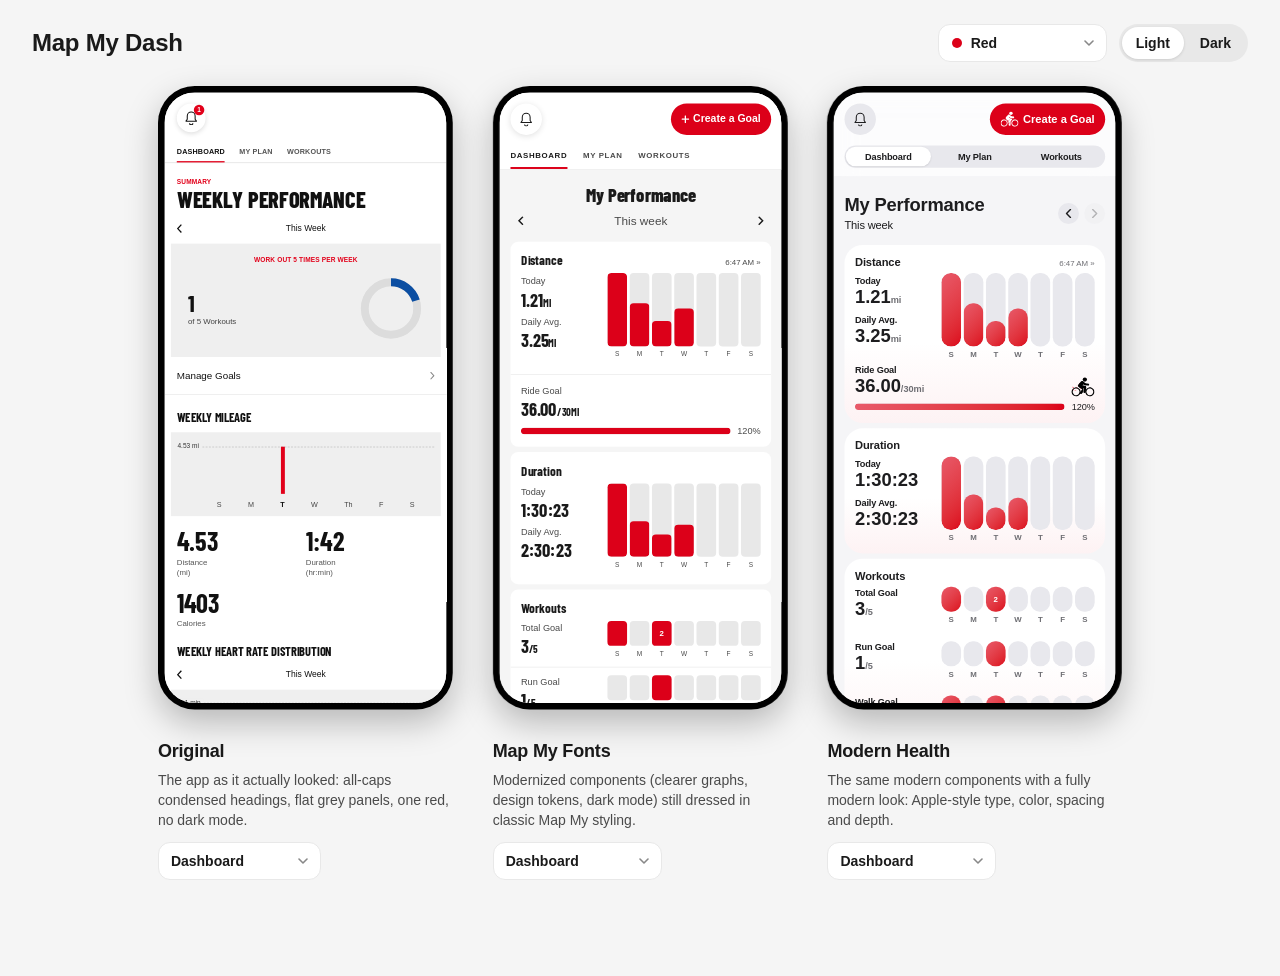
==== index.html @ 9fc4f291 "Add files via upload" ====
<!doctype html>
<html lang="en">
<head>
<meta charset="utf-8">
<meta name="viewport" content="width=device-width, initial-scale=1">
<title>Map My Dash Compare</title>
<link rel="stylesheet" href="tokens.css">
<style>
  * { box-sizing: border-box; margin: 0; padding: 0; }
  body {
    font: var(--type-base);
    color: var(--foreground);
    background: var(--background);
    -webkit-font-smoothing: antialiased;
    min-height: 100vh;
  }
  header {
    display: flex;
    justify-content: space-between;
    align-items: center;
    gap: 16px;
    padding: 24px 32px 0;
  }
  header h1 { font: 700 var(--type-2xl); letter-spacing: -.01em; }
  .controls { display: flex; align-items: center; gap: 12px; }

  /* Flavor dropdown, with the current flavor's color as a dot */
  .pick { position: relative; display: flex; align-items: center; }
  .pick i { position: absolute; left: 14px; width: 10px; height: 10px; border-radius: 50%; background: var(--dot); pointer-events: none; }
  .controls select, .slot select {
    font: 600 var(--type-sm);
    color: var(--card-foreground);
    background: var(--card);
    border: 1px solid var(--border);
    border-radius: var(--radius);
    padding: 8px 30px 8px 12px;
    appearance: none;
    -webkit-appearance: none;
    background-image: url("data:image/svg+xml,%3Csvg xmlns='http://www.w3.org/2000/svg' width='10' height='6' viewBox='0 0 10 6'%3E%3Cpath d='m1 1 4 4 4-4' fill='none' stroke='%23888' stroke-width='1.6' stroke-linecap='round' stroke-linejoin='round'/%3E%3C/svg%3E");
    background-repeat: no-repeat;
    background-position: right 12px center;
    cursor: pointer;
  }
  .pick select { padding-left: 32px; }

  /* Light / dark segmented control */
  .seg { display: flex; gap: 2px; padding: 3px; background: var(--secondary); border-radius: 999px; }
  .seg button {
    border: 0;
    background: none;
    color: var(--foreground);
    font: 600 var(--type-sm);
    padding: 6px 14px;
    border-radius: 999px;
    cursor: pointer;
  }
  .seg button[aria-checked="true"] { background: var(--card); box-shadow: 0 1px 3px rgba(0,0,0,.12); }
  .seg button:focus-visible, .controls select:focus-visible { outline: 2px solid var(--accent); outline-offset: 2px; }

  .stage {
    display: flex;
    justify-content: center;
    align-items: flex-start;
    flex-wrap: wrap;
    gap: 40px;
    /* Bottom room so the phone shadows aren't cut off at the end of the page */
    padding: 24px 16px 96px;
  }
  .slot { display: flex; flex-direction: column; align-items: center; gap: 28px; }
  /* Name, screen picker and description sit under each phone */
  .slot-meta { width: calc(450px * var(--s, 1)); }
  .slot h2 { font: 600 var(--type-lg); letter-spacing: -.01em; white-space: nowrap; }
  .slot p { font: var(--type-sm); color: var(--muted-foreground); margin-top: 6px; }
  .slot-meta select { margin-top: 12px; }
  /* Phone frame is laid out at device size, then scaled to fit */
  .device {
    width: calc(450px * var(--s, 1));
    height: calc(952px * var(--s, 1));
  }
  .bezel {
    width: 450px;
    height: 952px;
    padding: 10px;
    border-radius: 56px;
    background: var(--n-1000);
    box-shadow: 0 0 0 1px var(--bezel-ring, transparent), 0 20px 50px rgba(0,0,0,.25);
    transform: scale(var(--s, 1));
    transform-origin: top left;
  }
  .bezel iframe {
    display: block;
    width: 430px;
    height: 932px;
    border: 0;
    border-radius: 46px;
    background: var(--background);
  }
  /* Black bezels vanish on the dark page; a thin ring keeps the phone edge visible */
  :root[data-scheme="dark"] { --bezel-ring: var(--n-700); }
  @media (max-width: 640px) {
    header { padding: 20px 16px 0; flex-direction: column; align-items: flex-start; gap: 12px; }
  }
</style>
</head>
<body>
<header>
  <h1>Map My Dash</h1>
  <div class="controls">
    <label class="pick"><i id="flavor-dot"></i><select id="flavor" aria-label="Map My flavor"></select></label>
    <div class="seg" id="scheme" role="radiogroup" aria-label="Appearance"></div>
  </div>
</header>
<main class="stage" id="stage"></main>

<script>
  (() => {
    // Only these files can load in a frame; anything else in the URL is ignored
    const SCREENS = [
      ['dashboard', 'Dashboard'],
      ['goal-type', 'Goal 1 · Type'],
      ['goal-measure', 'Goal 2 · Measure'],
      ['goal-steps', 'Goal 3 · Step goal'],
      ['goal-start', 'Goal 4 · Start week'],
    ];
    // The original phone shows screenshots of the app as it actually looked
    const CURRENT_SCREENS = [
      ['dashboard', 'Dashboard'],
      ['goals-intro', 'Goals intro'],
      ['create-goal', 'Create goal'],
      ['weekly-goals', "This week's goals"],
    ];
    // One phone per approach; theme names must match theme.js. The original is static screenshots.
    const STYLES = [
      { original: true, screens: CURRENT_SCREENS, name: 'Original', about: 'The app as it actually looked: all-caps condensed headings, flat grey panels, one red, no dark mode.' },
      { theme: 'mapmy', name: 'Map My Fonts', about: 'Modernized components (clearer graphs, design tokens, dark mode) still dressed in classic Map My styling.' },
      { theme: 'health', name: 'Modern Health', about: 'The same modern components with a fully modern look: Apple-style type, color, spacing and depth.' },
    ];
    // Map My flavors from the Figma "Themes" table; ids must match theme.js, colors match tokens.css
    const FLAVORS = [
      { id: 'run', name: 'Map My Run', color: '#019DEA' },
      { id: 'fitness', name: 'Map My Fitness', color: '#0D4C8B' },
      { id: 'ride', name: 'Map My Ride', color: '#FF1700' },
      { id: 'walk', name: 'Map My Walk', color: '#C314B6' },
      { id: 'mvp', name: 'MVP', color: '#FF5900' },
      { id: 'red', name: 'Red', color: '#DC0019' },
    ];
    const SCHEMES = [['light', 'Light'], ['dark', 'Dark']];

    // URL state: #flavor=run&scheme=dark&screens=index,goal-type
    const params = new URLSearchParams(location.hash.slice(1));
    let flavor = FLAVORS.find((f) => f.id === params.get('flavor')) || FLAVORS.find((f) => f.id === 'red');
    let scheme = SCHEMES.some(([id]) => id === params.get('scheme')) ? params.get('scheme') : 'light';
    const screensFor = (i) => STYLES[i].screens || SCREENS;
    const allowedFor = (i) => new Set(screensFor(i).map(([id]) => id));
    const fromHash = (params.get('screens') || '').split(',');
    // Each phone starts on its dashboard unless the URL names an allowed screen for that phone
    const picks = STYLES.map((_, i) => (allowedFor(i).has(fromHash[i]) ? fromHash[i] : screensFor(i)[0][0]));

    const srcFor = (id, i) => {
      if (STYLES[i].original) return `original.html?screen=${id}`;
      const q = new URLSearchParams({ flavor: flavor.id, scheme, theme: STYLES[i].theme });
      return `${id}.html?${q}`;
    };
    const frames = [];
    const reloadFrames = () => frames.forEach((frame, i) => { frame.src = srcFor(picks[i], i); });
    const save = () => {
      const q = new URLSearchParams({ flavor: flavor.id, scheme, screens: picks.join(',') });
      history.replaceState(null, '', `#${q.toString().replace(/%2C/g, ',')}`);
    };

    // Flavor dropdown
    const flavorSelect = document.getElementById('flavor');
    const flavorDot = document.getElementById('flavor-dot');
    for (const f of FLAVORS) {
      const opt = document.createElement('option');
      opt.value = f.id;
      opt.textContent = f.name;
      flavorSelect.append(opt);
    }
    flavorSelect.value = flavor.id;
    flavorDot.style.setProperty('--dot', flavor.color);
    flavorSelect.addEventListener('change', () => {
      const next = FLAVORS.find((f) => f.id === flavorSelect.value);
      if (!next) return;
      flavor = next;
      flavorDot.style.setProperty('--dot', flavor.color);
      reloadFrames();
      save();
    });

    // Light / dark: applies to this page and every phone
    const schemeGroup = document.getElementById('scheme');
    document.documentElement.dataset.scheme = scheme;
    const schemeButtons = SCHEMES.map(([id, label]) => {
      const btn = document.createElement('button');
      btn.type = 'button';
      btn.setAttribute('role', 'radio');
      btn.textContent = label;
      btn.setAttribute('aria-checked', String(id === scheme));
      btn.addEventListener('click', () => {
        scheme = id;
        document.documentElement.dataset.scheme = scheme;
        schemeButtons.forEach((b, j) => b.setAttribute('aria-checked', String(SCHEMES[j][0] === scheme)));
        reloadFrames();
        save();
      });
      schemeGroup.append(btn);
      return btn;
    });

    const stage = document.getElementById('stage');
    picks.forEach((id, i) => {
      const slot = document.createElement('section');
      slot.className = 'slot';

      const heading = document.createElement('h2');
      heading.textContent = STYLES[i].name;
      const about = document.createElement('p');
      about.textContent = STYLES[i].about;

      const select = document.createElement('select');
      select.setAttribute('aria-label', `${STYLES[i].name} screen`);
      for (const [value, label] of screensFor(i)) {
        const opt = document.createElement('option');
        opt.value = value;
        opt.textContent = label;
        select.append(opt);
      }
      select.value = id;

      const device = document.createElement('div');
      device.className = 'device';
      const bezel = document.createElement('div');
      bezel.className = 'bezel';
      const frame = document.createElement('iframe');
      frame.title = STYLES[i].name;
      frame.src = srcFor(id, i);
      frames.push(frame);
      bezel.append(frame);
      device.append(bezel);

      select.addEventListener('change', () => {
        if (!allowedFor(i).has(select.value)) return;
        picks[i] = select.value;
        frame.src = srcFor(select.value, i);
        save();
      });

      const meta = document.createElement('div');
      meta.className = 'slot-meta';
      meta.append(heading, about, select);
      slot.append(device, meta);
      stage.append(slot);
    });

    // Fit all phones across on desktop (one per row on narrow screens),
    // leaving room under them for the name and description
    const META_ROOM = 190;
    const fit = () => {
      const cols = window.innerWidth >= 1000 ? STYLES.length : 1;
      const top = document.querySelector('.device').getBoundingClientRect().top + window.scrollY;
      const byWidth = (window.innerWidth - 32 - 40 * (cols - 1)) / (450 * cols);
      const byHeight = (window.innerHeight - top - META_ROOM) / 952;
      const s = Math.max(0.3, Math.min(1, byWidth, cols > 1 ? byHeight : 1));
      document.documentElement.style.setProperty('--s', s.toFixed(3));
    };
    window.addEventListener('resize', fit);
    fit();
  })();
</script>
</body>
</html>
---- tokens.css ----
/* Tokens from Figma "Map My Dash" (node 351:748) */
:root {
  color-scheme: light dark;

  /* Primals */
  --n-0: #FFFFFF;
  --n-50: #FAFAFA;
  --n-100: #F5F5F5;
  --n-200: #E8E8E8;
  --n-300: #D6D6D6;
  --n-400: #B0B0B0;
  --n-500: #8A8A8A;
  --n-600: #6B6B6B;
  --n-700: #4A4A4A;
  --n-800: #2E2E2E;
  --n-900: #1A1A1A;
  --n-1000: #000000;
  --r-500: #F22613;
  --o-500: #FF9200;
  --g-500: #16D374;

  /* Flavor accent (Figma "Themes"); red is the default, others set by data-flavor below */
  --accent: #DC0019;
  --accent-foreground: var(--n-0);

  /* Semantic: light */
  --background: var(--n-100);
  --foreground: var(--n-900);
  --card: var(--n-0);
  --card-foreground: var(--n-900);
  --primary: var(--n-1000);
  --primary-foreground: var(--n-0);
  --secondary: var(--n-200);
  --secondary-foreground: var(--n-700);
  --muted: var(--n-400);
  --muted-foreground: var(--n-700);
  --alert: var(--r-500);
  --alert-foreground: var(--n-0);
  --success: var(--g-500);
  --success-foreground: var(--n-1000);
  --warning: var(--o-500);
  --warning-foreground: var(--n-1000);
  --popover: var(--n-0);
  --popover-foreground: var(--n-1000);
  --border: var(--n-200);

  /* Chart-2..5 aren't resolvable in the Figma sheet; tints of the accent stand in */
  --chart-1: var(--accent);
  --chart-2: color-mix(in srgb, var(--accent) 82%, var(--n-0));
  --chart-3: color-mix(in srgb, var(--accent) 64%, var(--n-0));
  --chart-4: color-mix(in srgb, var(--accent) 46%, var(--n-0));
  --chart-5: color-mix(in srgb, var(--accent) 25%, var(--n-0));

  --radius: 12px;

  /* Type scale (size / line height) */
  --font: -apple-system, BlinkMacSystemFont, "SF Pro Text", "SF Pro Display", "Helvetica Neue", Arial, sans-serif;
  --type-3xl: 28px/36px var(--font);
  --type-2xl: 24px/32px var(--font);
  --type-xl: 20px/28px var(--font);
  --type-lg: 18px/26px var(--font);
  --type-base: 16px/24px var(--font);
  --type-sm: 14px/20px var(--font);
  --type-xs: 12px/18px var(--font);
  --type-2xs: 10px/16px var(--font);
}

/* Semantic: dark. Follows the system unless data-scheme forces light or dark;
   the forced-dark block repeats the same values. */
@media (prefers-color-scheme: dark) {
  :root:not([data-scheme="light"]) {
    --background: var(--n-1000);
    --foreground: var(--n-50);
    --card: var(--n-900);
    --card-foreground: var(--n-100);
    --primary: var(--n-0);
    --primary-foreground: var(--n-1000);
    --secondary: var(--n-800);
    --secondary-foreground: var(--n-300);
    --muted: var(--n-700);
    --muted-foreground: var(--n-400);
    --popover: var(--n-800);
    --popover-foreground: var(--n-200);
    --border: var(--n-800);
  }
}
:root[data-scheme="dark"] {
  color-scheme: dark;
  --background: var(--n-1000);
  --foreground: var(--n-50);
  --card: var(--n-900);
  --card-foreground: var(--n-100);
  --primary: var(--n-0);
  --primary-foreground: var(--n-1000);
  --secondary: var(--n-800);
  --secondary-foreground: var(--n-300);
  --muted: var(--n-700);
  --muted-foreground: var(--n-400);
  --popover: var(--n-800);
  --popover-foreground: var(--n-200);
  --border: var(--n-800);
}
:root[data-scheme="light"] { color-scheme: light; }

/* Variant: Map My Fonts. Barlow Condensed at the original app's weights:
   ExtraBold headline, Bold titles and numbers */
:root[data-theme="mapmy"] {
  --font-title: "Barlow Condensed", var(--font);
  --weight-heading: 800;
  --weight-title: 700;
  --tracking-title: 0;
  --font-number: "Barlow Condensed", var(--font);
  --weight-number: 700;
  --tracking-number: 0;
}

/* Variant: Modern Health. Modeled on apple.com/health at phone width: one family, one weight (600),
   14px copy, near-black labels with grey kept for units and metadata, no borders or shadows,
   a blurred sticky header, and light-to-accent gradient fills.
   Apple neutrals aren't in the Map My primal set, so they're raw values here. */
:root[data-theme="health"] {
  --type-3xl: 28px/32px var(--font);
  --type-2xl: 24px/28px var(--font);
  --type-xl: 17px/21px var(--font);
  --type-lg: 17px/21px var(--font);
  --type-base: 17px/21px var(--font);
  --type-sm: 14px/18px var(--font);
  --type-xs: 12px/16px var(--font);
  --type-2xs: 12px/16px var(--font);
  --type-unit: 14px/18px var(--font);
  --weight-heading: 600;
  --weight-title: 600;
  --weight-number: 600;
  --weight-label: 600;
  --tracking-number: 0;
  --tracking-text: -.016em;
  --unit-case: none;
  --unit-weight: 600;
  --unit-color: var(--muted-foreground);
  --label-color: var(--card-foreground);

  --divider: transparent;
  --control-bg: var(--secondary);
  --nav-btn-bg: var(--secondary);
  --chevron-cap: round;
  --chevron-join: round;
  --control-shadow: none;
  --header-bg: rgba(255, 255, 255, .72);
  --header-blur: saturate(180%) blur(20px);
  --segment-active: #FFFFFF;
  --option-bg: var(--background);
  --option-border: transparent;
  --card-fill: linear-gradient(var(--card) 55%, color-mix(in srgb, var(--accent) 5%, var(--card)));
  --fill-chart: linear-gradient(135deg, color-mix(in srgb, var(--accent) 65%, var(--n-0)), var(--accent));
  --fill-progress: linear-gradient(90deg, color-mix(in srgb, var(--accent) 65%, var(--n-0)), var(--accent));
  --hr-line-low: color-mix(in srgb, var(--accent) 45%, var(--card));

  --background: #F5F5F7;
  --foreground: #1D1D1F;
  --card: #FFFFFF;
  --card-foreground: #1D1D1F;
  --primary: #1D1D1F;
  --primary-foreground: #FFFFFF;
  --secondary: #E8E8ED;
  --muted: #86868B;
  --muted-foreground: #6E6E73;
  --border: #D2D2D7;

  --radius: 28px;
  --card-pad: 16px;
  --sec-join: 0px;
  --sec-join-above: 6px;
  --bar-radius: 999px;
  --weight-days: 600;
}

@media (prefers-color-scheme: dark) {
  :root[data-theme="health"]:not([data-scheme="light"]) {
    --background: #000000;
    --foreground: #F5F5F7;
    --card: #1C1C1E;
    --card-foreground: #F5F5F7;
    --primary: #F5F5F7;
    --primary-foreground: #1D1D1F;
    --secondary: #2C2C2E;
    --muted: #6E6E73;
    --muted-foreground: #A1A1A6;
    --border: #424245;
    --header-bg: rgba(28, 28, 30, .72);
    --segment-active: #636366;
  }
}
:root[data-theme="health"][data-scheme="dark"] {
  --background: #000000;
  --foreground: #F5F5F7;
  --card: #1C1C1E;
  --card-foreground: #F5F5F7;
  --primary: #F5F5F7;
  --primary-foreground: #1D1D1F;
  --secondary: #2C2C2E;
  --muted: #6E6E73;
  --muted-foreground: #A1A1A6;
  --border: #424245;
  --header-bg: rgba(28, 28, 30, .72);
  --segment-active: #636366;
}

/* Map My flavors (Figma "Themes"). Accent-foreground is n-0 for all of them. */
:root[data-flavor="run"] { --accent: #019DEA; }
:root[data-flavor="fitness"] { --accent: #0D4C8B; }
:root[data-flavor="ride"] { --accent: #FF1700; }
:root[data-flavor="walk"] { --accent: #C314B6; }
:root[data-flavor="mvp"] { --accent: #FF5900; }
:root[data-flavor="red"] { --accent: #DC0019; }
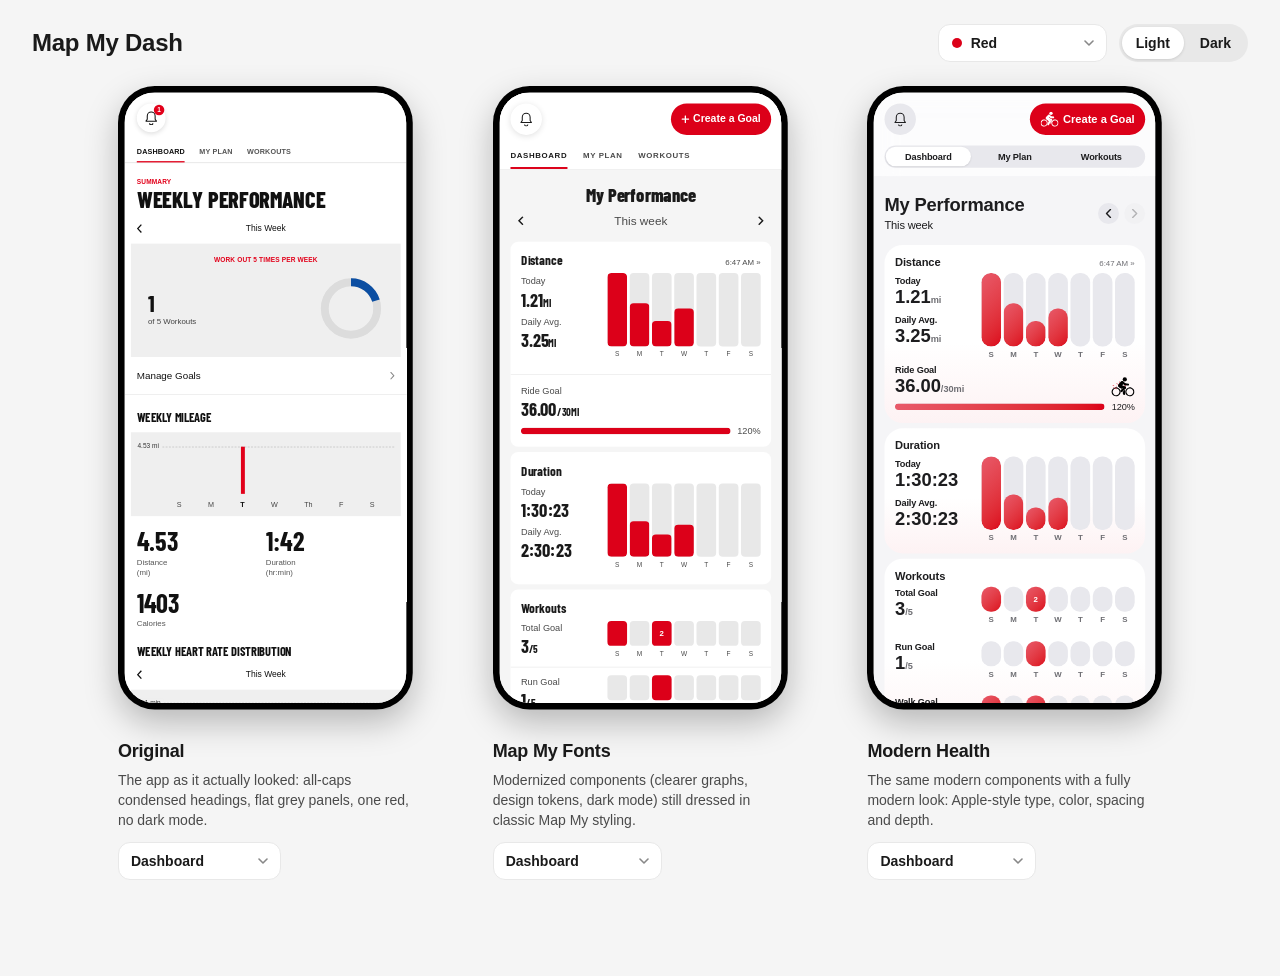
==== commit 8e89ae32: "Add files via upload" ====
--- a/index.html
+++ b/index.html
@@ -57,12 +57,13 @@
   .seg button[aria-checked="true"] { background: var(--card); box-shadow: 0 1px 3px rgba(0,0,0,.12); }
   .seg button:focus-visible, .controls select:focus-visible { outline: 2px solid var(--accent); outline-offset: 2px; }
 
+  :root { --phone-gap: 80px; }
   .stage {
     display: flex;
     justify-content: center;
     align-items: flex-start;
     flex-wrap: wrap;
-    gap: 40px;
+    gap: var(--phone-gap);
     /* Bottom room so the phone shadows aren't cut off at the end of the page */
     padding: 24px 16px 96px;
   }
@@ -259,7 +260,8 @@
     const fit = () => {
       const cols = window.innerWidth >= 1000 ? STYLES.length : 1;
       const top = document.querySelector('.device').getBoundingClientRect().top + window.scrollY;
-      const byWidth = (window.innerWidth - 32 - 40 * (cols - 1)) / (450 * cols);
+      const gap = parseFloat(getComputedStyle(document.documentElement).getPropertyValue('--phone-gap'));
+      const byWidth = (window.innerWidth - 32 - gap * (cols - 1)) / (450 * cols);
       const byHeight = (window.innerHeight - top - META_ROOM) / 952;
       const s = Math.max(0.3, Math.min(1, byWidth, cols > 1 ? byHeight : 1));
       document.documentElement.style.setProperty('--s', s.toFixed(3));
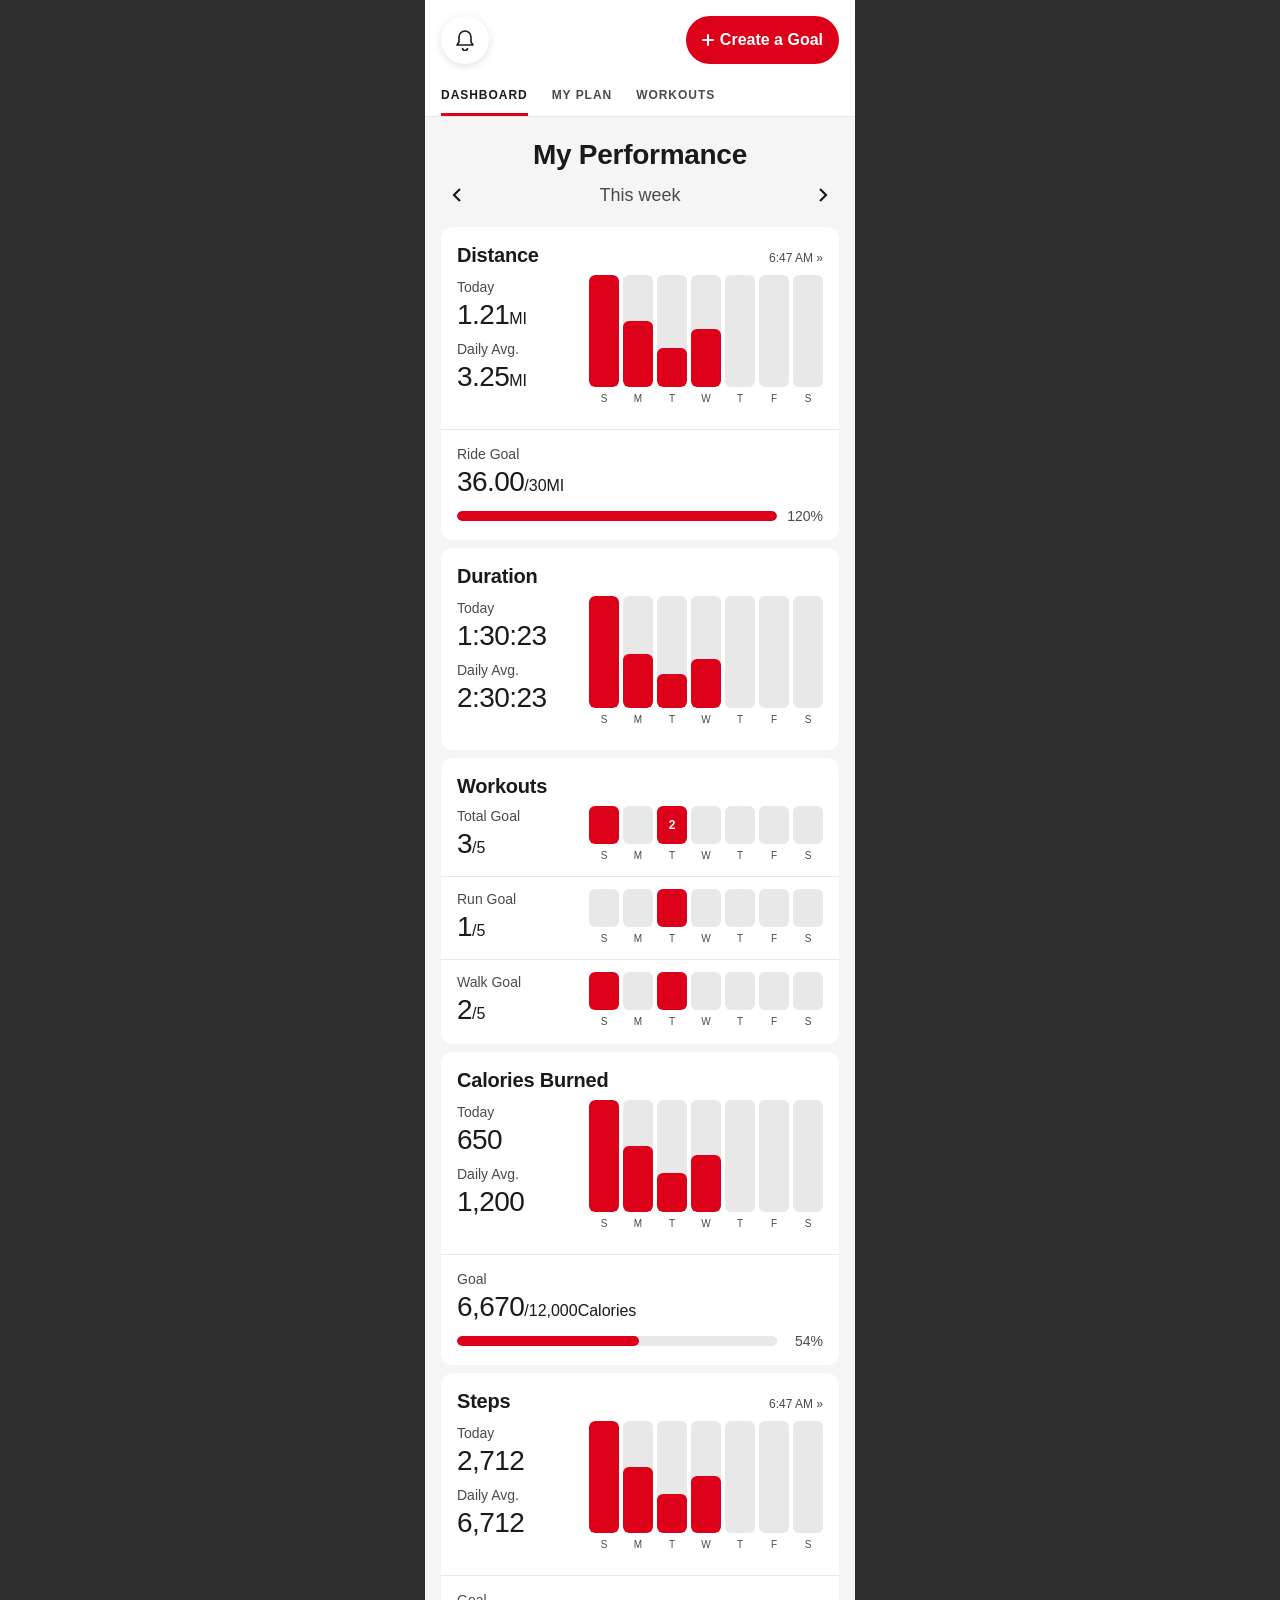
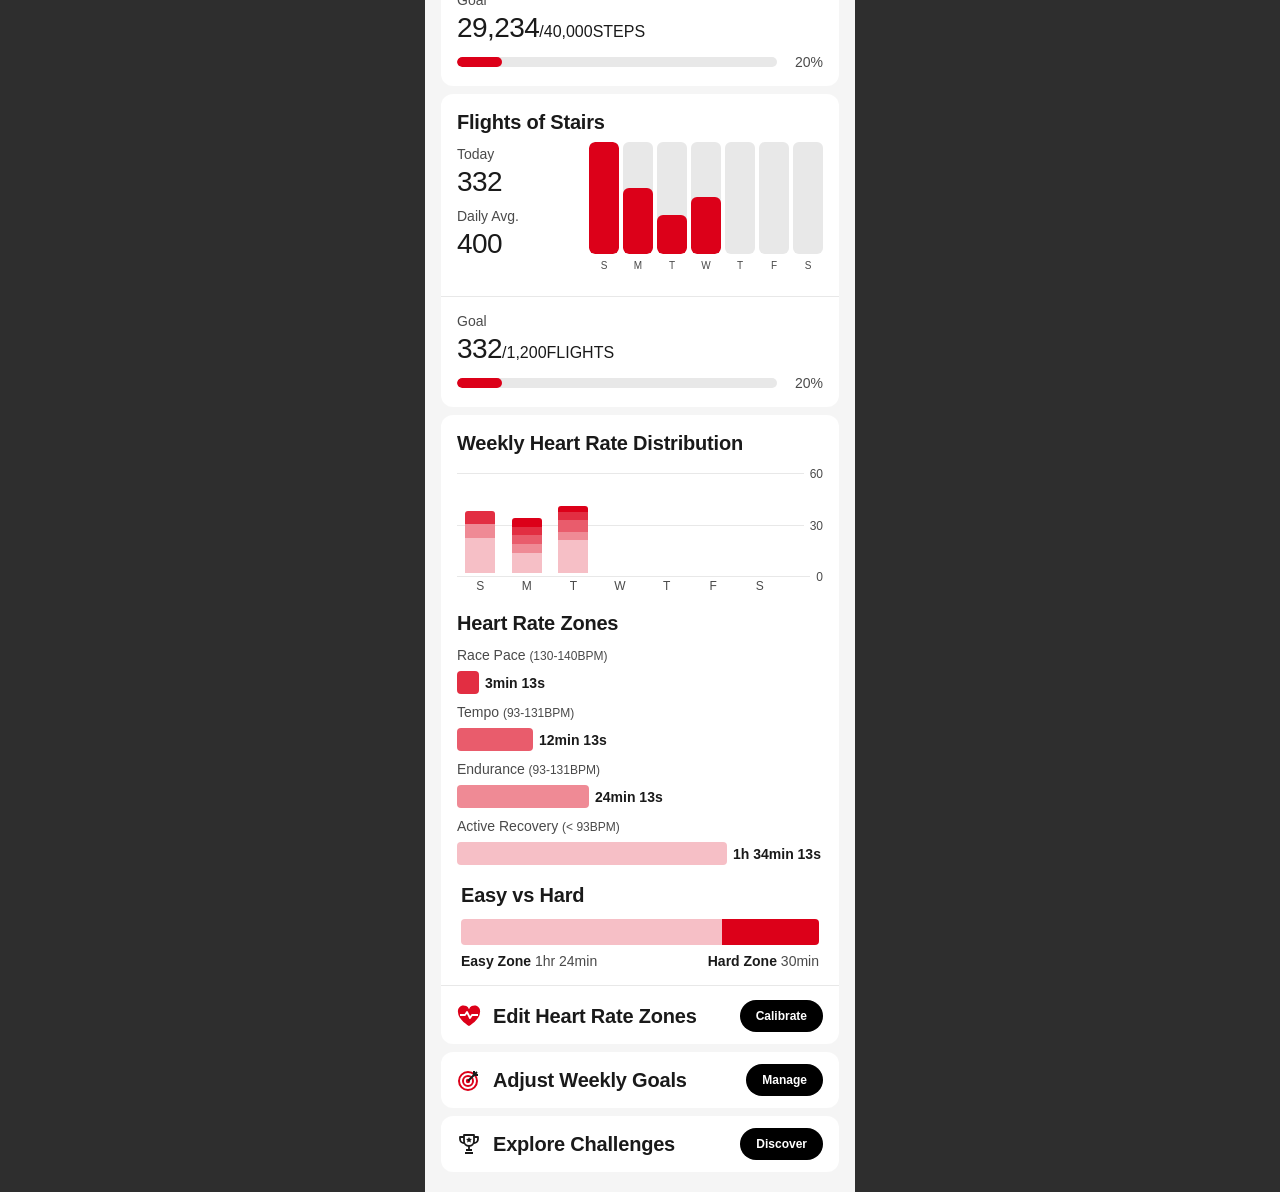
==== commit d55d4dca: "Add files via upload" ====
--- a/index.html
+++ b/index.html
@@ -2,273 +2,621 @@
 <html lang="en">
 <head>
 <meta charset="utf-8">
-<meta name="viewport" content="width=device-width, initial-scale=1">
-<title>Map My Dash Compare</title>
+<meta name="viewport" content="width=device-width, initial-scale=1, viewport-fit=cover">
+<title>My Performance</title>
 <link rel="stylesheet" href="tokens.css">
+<script src="theme.js"></script>
 <style>
   * { box-sizing: border-box; margin: 0; padding: 0; }
+  html { -webkit-text-size-adjust: 100%; }
   body {
     font: var(--type-base);
     color: var(--foreground);
+    background: var(--n-800);
+    -webkit-font-smoothing: antialiased;
+  }
+  .phone {
+    max-width: 430px;
+    margin: 0 auto;
+    min-height: 100vh;
     background: var(--background);
-    -webkit-font-smoothing: antialiased;
-    min-height: 100vh;
-  }
-  header {
+  }
+
+  /* Header */
+  .top {
+    background: var(--card);
+    padding: 16px 16px 0;
+    border-bottom: 1px solid var(--border);
+    position: sticky;
+    top: 0;
+    z-index: 2;
+  }
+  .top-row { display: flex; justify-content: space-between; align-items: center; }
+  .icon-btn, .pill-btn {
+    border: 0;
+    background: var(--card);
+    box-shadow: 0 2px 10px rgba(0,0,0,.12);
+    color: var(--foreground);
+    font: inherit;
+    cursor: pointer;
+  }
+  .icon-btn { width: 48px; height: 48px; border-radius: 50%; display: grid; place-items: center; }
+  .pill-btn { height: 48px; padding: 0 16px; border-radius: 24px; font: 500 var(--type-base); display: inline-flex; align-items: center; text-decoration: none; }
+  .tabs { display: flex; gap: 24px; margin-top: 22px; }
+  .tab {
+    font: 700 var(--type-xs);
+    letter-spacing: .08em;
+    text-transform: uppercase;
+    color: var(--muted-foreground);
+    padding-bottom: 9px;
+    border-bottom: 3px solid transparent;
+    text-decoration: none;
+  }
+  .tab.active { color: var(--foreground); border-color: var(--accent); }
+
+  /* Page title */
+  /* Base (Figma): centered title, arrows either side of "This week" */
+  .hero {
+    display: grid;
+    grid-template-columns: auto 1fr auto;
+    align-items: center;
+    row-gap: 6px;
+    padding: 20px 16px 16px;
+    text-align: center;
+  }
+  .hero-text, .title-row, .week { display: contents; }
+  .hero h1 { grid-column: 1 / -1; font: 700 var(--type-3xl); letter-spacing: -.01em; }
+  .week-label { grid-row: 2; grid-column: 2; font: var(--type-lg); color: var(--muted-foreground); }
+  .week button:first-child { grid-row: 2; grid-column: 1; }
+  .week button:last-child { grid-row: 2; grid-column: 3; }
+  .week svg { stroke-linecap: var(--chevron-cap, butt); stroke-linejoin: var(--chevron-join, miter); }
+  .figure { display: none; }
+
+  /* Modern Health: left-aligned title with the flavor's figure inline, arrows on the right */
+  :root[data-theme="health"] .hero { display: flex; align-items: center; gap: 12px; padding: 28px 16px 20px; text-align: left; }
+  :root[data-theme="health"] .week-label { display: block; margin-top: 4px; }
+  :root[data-theme="health"] .hero-text { display: block; flex: 1; min-width: 0; }
+  :root[data-theme="health"] .title-row { display: flex; align-items: center; gap: 8px; }
+  :root[data-theme="health"] .week { display: flex; gap: 8px; }
+  :root[data-theme="health"] .week button:disabled { opacity: .3; cursor: default; }
+
+  /* First goal follows the flavor's primary activity; red keeps the Figma "Ride Goal" */
+  .goal-head { display: flex; justify-content: space-between; align-items: flex-end; gap: 12px; }
+  .goal-name { display: none; }
+  .goal-name.ride { display: inline; }
+  :root:is([data-flavor="run"], [data-flavor="mvp"], [data-flavor="walk"], [data-flavor="fitness"]) .goal-name.ride { display: none; }
+  :root:is([data-flavor="run"], [data-flavor="mvp"]) .goal-name.run { display: inline; }
+  :root[data-flavor="walk"] .goal-name.walk { display: inline; }
+  :root[data-flavor="fitness"] .goal-name.distance { display: inline; }
+
+  /* Modern Health: the flavor's figures (runner covers flavors without their own).
+     The moving figure in Create a Goal is a luminance mask of the white-on-black file, so it's smooth,
+     boxless and takes the button's text color. */
+  .figure {
+    height: 24px;
+    aspect-ratio: var(--ar);
+    background: currentColor;
+    mask: var(--src) center / contain no-repeat;
+    mask-mode: luminance;
+  }
+  .figure.run { --ar: 85 / 97; --src: url(assets/figures/run.dark.svg); }
+  .figure.cycle { --ar: 91 / 78; --src: url(assets/figures/cycle.dark.svg); }
+  .figure.walk { --ar: 54 / 98; --src: url(assets/figures/walk.dark.svg); }
+
+  /* The exceeded goal gets the celebration figure. It keeps its colored confetti, so it's an image:
+     multiply drops the white backdrop in light, screen drops the black one in dark. */
+  .celebrate { display: none; height: 44px; }
+  .celebrate img { display: block; height: 100%; width: auto; }
+  .celebrate .on-light { mix-blend-mode: multiply; }
+  .celebrate .on-dark { display: none; mix-blend-mode: screen; }
+  @media (prefers-color-scheme: dark) {
+    :root:not([data-scheme="light"]) .celebrate .on-light { display: none; }
+    :root:not([data-scheme="light"]) .celebrate .on-dark { display: block; }
+  }
+  :root[data-scheme="dark"] .celebrate .on-light { display: none; }
+  :root[data-scheme="dark"] .celebrate .on-dark { display: block; }
+
+  :root[data-theme="health"] .pill-btn .plus { display: none; }
+  :root[data-theme="health"] .pill-btn .figure.cycle { display: block; }
+  :root[data-theme="health"]:is([data-flavor="run"], [data-flavor="mvp"], [data-flavor="fitness"], [data-flavor="walk"]) .pill-btn .figure.cycle { display: none; }
+  :root[data-theme="health"]:is([data-flavor="run"], [data-flavor="mvp"], [data-flavor="fitness"]) .pill-btn .figure.run { display: block; }
+  :root[data-theme="health"][data-flavor="walk"] .pill-btn .figure.walk { display: block; }
+  /* One celebration per flavor, with confetti recolored to that flavor's accent; red is the default */
+  :root[data-theme="health"]:not([data-flavor]) .celebrate.f-red,
+  :root[data-theme="health"][data-flavor="red"] .celebrate.f-red,
+  :root[data-theme="health"][data-flavor="run"] .celebrate.f-run,
+  :root[data-theme="health"][data-flavor="fitness"] .celebrate.f-fitness,
+  :root[data-theme="health"][data-flavor="mvp"] .celebrate.f-mvp,
+  :root[data-theme="health"][data-flavor="ride"] .celebrate.f-ride,
+  :root[data-theme="health"][data-flavor="walk"] .celebrate.f-walk { display: block; }
+
+  /* Exceeded goal: the full bar gets a moving sheen (Modern Health only; off with reduced motion) */
+  .track.done i { position: relative; overflow: hidden; }
+  :root[data-theme="health"] .track.done i::after {
+    content: "";
+    position: absolute;
+    inset: 0;
+    background: linear-gradient(100deg, transparent 20%, rgba(255, 255, 255, .6) 50%, transparent 80%);
+    transform: translateX(-100%);
+    animation: shimmer 1.8s ease-in-out infinite;
+  }
+  @keyframes shimmer { to { transform: translateX(100%); } }
+  @media (prefers-reduced-motion: reduce) {
+    :root[data-theme="health"] .track.done i::after { display: none; }
+  }
+
+  .week button {
+    width: 32px;
+    height: 32px;
+    border: 0;
+    border-radius: 50%;
+    display: grid;
+    place-items: center;
+    cursor: pointer;
+    background: var(--nav-btn-bg, none);
+    color: var(--foreground);
+  }
+
+  /* Cards */
+  .cards { padding: 0 16px 20px; display: flex; flex-direction: column; gap: 8px; }
+  .card { background: var(--card); color: var(--card-foreground); border-radius: var(--radius); overflow: hidden; }
+  .sec { padding: var(--card-pad, 14px) var(--card-pad, 16px); }
+  .sec + .sec { border-top: 1px solid var(--border); }
+  .card-head { display: flex; justify-content: space-between; align-items: baseline; }
+  .card-title { font: 600 var(--type-xl); letter-spacing: -.01em; }
+  .stamp { font: var(--type-xs); color: var(--muted-foreground); }
+
+  .split { display: flex; justify-content: space-between; align-items: stretch; gap: 12px; margin-top: 6px; }
+  /* Today sits at the top of the bars and Daily Avg. at their base, so the stats fill the card */
+  .stats { display: flex; flex-direction: column; justify-content: space-between; gap: 6px; padding: 2px 0 20px; }
+  .label { font: var(--type-sm); color: var(--muted-foreground); }
+  .value { font: 500 var(--type-value, var(--type-3xl)); letter-spacing: -.02em; }
+  .value small { font: 500 var(--type-base); text-transform: var(--unit-case, uppercase); color: var(--unit-color, inherit); letter-spacing: 0; }
+
+  /* Weekly bar chart */
+  .bars { display: grid; grid-template-columns: repeat(7, 30px); column-gap: 4px; }
+  .bar {
+    height: 112px;
+    background: var(--secondary);
+    border-radius: calc(var(--radius) / 2);
     display: flex;
-    justify-content: space-between;
-    align-items: center;
-    gap: 16px;
-    padding: 24px 32px 0;
-  }
-  header h1 { font: 700 var(--type-2xl); letter-spacing: -.01em; }
-  .controls { display: flex; align-items: center; gap: 12px; }
-
-  /* Flavor dropdown, with the current flavor's color as a dot */
-  .pick { position: relative; display: flex; align-items: center; }
-  .pick i { position: absolute; left: 14px; width: 10px; height: 10px; border-radius: 50%; background: var(--dot); pointer-events: none; }
-  .controls select, .slot select {
+    align-items: flex-end;
+    overflow: hidden;
+  }
+  .bar i { display: block; width: 100%; height: var(--h, 0%); background: var(--chart-1); border-radius: calc(var(--radius) / 2); }
+  .days { display: grid; grid-template-columns: repeat(7, 30px); column-gap: 4px; margin-top: 4px; }
+  .days span { font: var(--type-2xs); font-weight: var(--weight-days, 400); color: var(--muted-foreground); text-align: center; }
+
+  /* Workout day blocks */
+  .blocks .bar { height: 38px; }
+  .blocks .bar.on { background: var(--chart-1); color: var(--accent-foreground); font: 600 var(--type-xs); justify-content: center; align-items: center; }
+
+  /* Goal progress */
+  .progress { display: flex; align-items: center; gap: 8px; margin-top: 6px; }
+  .track { flex: 1; height: 10px; background: var(--secondary); border-radius: 5px; overflow: hidden; }
+  .track i { display: block; height: 100%; width: var(--p); background: var(--accent); border-radius: 5px; }
+  .progress span { font: var(--type-sm); color: var(--muted-foreground); min-width: 38px; text-align: right; }
+
+  /* Heart rate distribution */
+  .hr-chart { position: relative; margin-top: 16px; padding-right: 40px; }
+  .hr-grid { position: absolute; inset: 0 0 18px 0; display: flex; flex-direction: column; justify-content: space-between; }
+  .hr-grid div { border-top: 1px solid var(--border); position: relative; }
+  .hr-grid div span { position: absolute; right: 0; top: -9px; font: var(--type-xs); color: var(--muted-foreground); background: var(--card); padding-left: 6px; }
+  .hr-cols { position: relative; display: grid; grid-template-columns: repeat(7, 1fr); height: 100px; align-items: end; }
+  .hr-col { justify-self: center; width: 30px; display: flex; flex-direction: column; border-radius: 3px 3px 0 0; overflow: hidden; }
+  .hr-col i { display: block; }
+  .hr-days { display: grid; grid-template-columns: repeat(7, 1fr); margin-top: 4px; }
+  .hr-days span { font: var(--type-xs); color: var(--muted-foreground); text-align: center; }
+
+  /* Modern Health heart rate: workout line with a value gradient (high = full accent).
+     Map My keeps the weekly distribution bars. */
+  .hr-line, .hr-line-head { display: none; }
+  :root[data-theme="health"] .hr-dist { display: none; }
+  :root[data-theme="health"] .hr-line { display: block; margin-top: 8px; }
+  :root[data-theme="health"] .hr-line-head { display: flex; align-items: center; }
+  .more-btn {
+    border: 1.5px solid var(--card-foreground);
+    background: none;
+    color: var(--card-foreground);
     font: 600 var(--type-sm);
-    color: var(--card-foreground);
-    background: var(--card);
-    border: 1px solid var(--border);
-    border-radius: var(--radius);
-    padding: 8px 30px 8px 12px;
-    appearance: none;
-    -webkit-appearance: none;
-    background-image: url("data:image/svg+xml,%3Csvg xmlns='http://www.w3.org/2000/svg' width='10' height='6' viewBox='0 0 10 6'%3E%3Cpath d='m1 1 4 4 4-4' fill='none' stroke='%23888' stroke-width='1.6' stroke-linecap='round' stroke-linejoin='round'/%3E%3C/svg%3E");
-    background-repeat: no-repeat;
-    background-position: right 12px center;
-    cursor: pointer;
-  }
-  .pick select { padding-left: 32px; }
-
-  /* Light / dark segmented control */
-  .seg { display: flex; gap: 2px; padding: 3px; background: var(--secondary); border-radius: 999px; }
-  .seg button {
-    border: 0;
-    background: none;
-    color: var(--foreground);
-    font: 600 var(--type-sm);
-    padding: 6px 14px;
+    padding: 4px 14px;
     border-radius: 999px;
     cursor: pointer;
   }
-  .seg button[aria-checked="true"] { background: var(--card); box-shadow: 0 1px 3px rgba(0,0,0,.12); }
-  .seg button:focus-visible, .controls select:focus-visible { outline: 2px solid var(--accent); outline-offset: 2px; }
-
-  :root { --phone-gap: 80px; }
-  .stage {
-    display: flex;
-    justify-content: center;
-    align-items: flex-start;
-    flex-wrap: wrap;
-    gap: var(--phone-gap);
-    /* Bottom room so the phone shadows aren't cut off at the end of the page */
-    padding: 24px 16px 96px;
-  }
-  .slot { display: flex; flex-direction: column; align-items: center; gap: 28px; }
-  /* Name, screen picker and description sit under each phone */
-  .slot-meta { width: calc(450px * var(--s, 1)); }
-  .slot h2 { font: 600 var(--type-lg); letter-spacing: -.01em; white-space: nowrap; }
-  .slot p { font: var(--type-sm); color: var(--muted-foreground); margin-top: 6px; }
-  .slot-meta select { margin-top: 12px; }
-  /* Phone frame is laid out at device size, then scaled to fit */
-  .device {
-    width: calc(450px * var(--s, 1));
-    height: calc(952px * var(--s, 1));
-  }
-  .bezel {
-    width: 450px;
-    height: 952px;
-    padding: 10px;
-    border-radius: 56px;
-    background: var(--n-1000);
-    box-shadow: 0 0 0 1px var(--bezel-ring, transparent), 0 20px 50px rgba(0,0,0,.25);
-    transform: scale(var(--s, 1));
-    transform-origin: top left;
-  }
-  .bezel iframe {
-    display: block;
-    width: 430px;
-    height: 932px;
+  .hr-plot { position: relative; height: 170px; margin: 12px 0 8px; }
+  .hr-plot svg { display: block; width: 100%; height: 100%; overflow: visible; }
+  .hr-grid-lines line { stroke: var(--border); stroke-width: 1; }
+  .hr-path { fill: none; stroke: url(#hr-grad); stroke-width: 3.5; stroke-linecap: round; stroke-linejoin: round; }
+  .hr-pill {
+    position: absolute;
+    right: 0;
+    transform: translateY(-50%);
+    min-width: 40px;
+    padding: 2px 10px;
+    border-radius: 999px;
+    background: var(--card);
+    box-shadow: 0 1px 4px rgba(0,0,0,.08);
+    font: 600 var(--type-xs);
+    text-align: center;
+    color: var(--card-foreground);
+  }
+  .hr-x { position: relative; height: 18px; }
+  .hr-x span { position: absolute; transform: translateX(-50%); font: var(--type-xs); color: var(--muted-foreground); }
+  .hr-x span:first-child { transform: none; }
+  .zones { margin-top: 14px; }
+  .zones h3, .easy h3 { font: 600 var(--type-xl); letter-spacing: -.01em; }
+  .zone { margin-top: 8px; }
+  .zone .label small { font: var(--type-xs); }
+  .zone-row { display: flex; align-items: center; gap: 6px; margin-top: 6px; }
+  .zone-row i { height: 23px; border-radius: var(--bar-radius, 4px); width: var(--w); }
+  .zone-row b { font: 600 var(--type-sm); white-space: nowrap; }
+
+  .easy { margin-top: 16px; padding: 0 4px; }
+  .easy-bar { display: flex; height: 26px; border-radius: var(--bar-radius, 4px); overflow: hidden; margin-top: 10px; }
+  .easy-bar i:first-child { flex: 73; background: var(--chart-5); }
+  .easy-bar i:last-child { flex: 27; background: var(--accent); }
+  .easy-legend { display: flex; justify-content: space-between; margin-top: 6px; font: var(--type-sm); color: var(--muted-foreground); }
+  .easy-legend b { color: var(--card-foreground); }
+
+  /* Action rows */
+  .action { display: flex; align-items: center; gap: 12px; padding: 12px var(--card-pad, 16px); }
+  .action h4 { flex: 1; font: 600 var(--type-xl); letter-spacing: -.01em; }
+  .dark-btn {
     border: 0;
-    border-radius: 46px;
-    background: var(--background);
-  }
-  /* Black bezels vanish on the dark page; a thin ring keeps the phone edge visible */
-  :root[data-scheme="dark"] { --bezel-ring: var(--n-700); }
-  @media (max-width: 640px) {
-    header { padding: 20px 16px 0; flex-direction: column; align-items: flex-start; gap: 12px; }
-  }
+    background: var(--primary);
+    color: var(--primary-foreground);
+    font: 700 var(--type-xs);
+    height: 32px;
+    padding: 0 16px;
+    border-radius: 16px;
+    cursor: pointer;
+  }
+  .action svg { flex: none; }
+
+  @media (max-width: 380px) {
+    .bars, .days { grid-template-columns: repeat(7, 24px); }
+    .value { font: 500 var(--type-2xl); }
+  }
+
+  /* Flavor hooks: tokens a theme can set; the fallbacks keep the base look */
+  .top {
+    background: var(--header-bg, var(--card));
+    -webkit-backdrop-filter: var(--header-blur, none);
+    backdrop-filter: var(--header-blur, none);
+    border-bottom-color: var(--divider, var(--border));
+  }
+  .icon-btn, .pill-btn { background: var(--control-bg, var(--card)); box-shadow: var(--control-shadow, 0 2px 10px rgba(0,0,0,.12)); }
+  /* Primary action: filled with the flavor accent so it reads as the main CTA */
+  .pill-btn { background: var(--accent); color: var(--accent-foreground); box-shadow: none; font-weight: 600; gap: 6px; }
+  .card { background: var(--card-fill, var(--card)); }
+  .sec + .sec { border-top-color: var(--divider, var(--border)); }
+  .sec + .sec { padding-top: var(--sec-join, var(--card-pad, 14px)); }
+  .sec:has(+ .sec) { padding-bottom: var(--sec-join-above, var(--card-pad, 14px)); }
+
+  /* Section order per Map My flavor (spec: default order with no goals set).
+     Red is the Figma reference and keeps its original order. Heart rate is MVP only. */
+  .card[data-section="distance"] { order: var(--order-distance, 0); }
+  .card[data-section="duration"] { order: var(--order-duration, 0); }
+  .card[data-section="workouts"] { order: var(--order-workouts, 0); }
+  .card[data-section="calories"] { order: var(--order-calories, 0); }
+  .card[data-section="steps"] { order: var(--order-steps, 0); }
+  .card[data-section="stairs"] { order: var(--order-stairs, 0); }
+  .card[data-section="heart"] { order: var(--order-heart, 0); display: var(--show-heart, block); }
+  .card[data-section="actions"] { order: 99; }
+  :root[data-flavor="run"], :root[data-flavor="ride"], :root[data-flavor="mvp"] {
+    --order-distance: 1; --order-duration: 2; --order-workouts: 3; --order-calories: 4;
+    --order-steps: 5; --order-stairs: 6; --order-heart: 7;
+  }
+  :root[data-flavor="fitness"] {
+    --order-workouts: 1; --order-duration: 2; --order-calories: 3; --order-distance: 4;
+    --order-steps: 5; --order-stairs: 6; --order-heart: 7;
+  }
+  :root[data-flavor="walk"] {
+    --order-steps: 1; --order-stairs: 2; --order-distance: 3; --order-duration: 4;
+    --order-workouts: 5; --order-calories: 6; --order-heart: 7;
+  }
+  :root[data-flavor="run"], :root[data-flavor="ride"], :root[data-flavor="fitness"], :root[data-flavor="walk"] { --show-heart: none; }
+  .label, .week-label, .progress span, .easy-legend { color: var(--label-color, var(--muted-foreground)); }
+  .value small { font: 500 var(--type-unit, var(--type-base)); }
+  .bar i, .blocks .bar.on { background: var(--fill-chart, var(--chart-1)); }
+  .track i { background: var(--fill-progress, var(--accent)); }
+
+  /* Modern Health: segmented control in place of underlined caps tabs */
+  :root[data-theme="health"] .tabs { gap: 2px; padding: 2px; margin: 16px 0 12px; background: var(--secondary); border-radius: 999px; }
+  :root[data-theme="health"] .tab {
+    flex: 1;
+    text-align: center;
+    padding: 6px 0;
+    border: 0;
+    border-radius: 999px;
+    font: 600 var(--type-sm);
+    text-transform: none;
+    letter-spacing: var(--tracking-text, normal);
+    color: var(--card-foreground);
+  }
+  :root[data-theme="health"] .tab.active { background: var(--segment-active); box-shadow: 0 1px 3px rgba(0,0,0,.12); }
+
+  /* Title and number faces come from the active theme (see tokens.css) */
+  .hero h1, .card-title, .zones h3, .easy h3, .action h4 {
+    font-family: var(--font-title, var(--font));
+    font-weight: var(--weight-title, 600);
+    letter-spacing: var(--tracking-title, -.01em);
+  }
+  .hero h1 { font-weight: var(--weight-heading, var(--weight-title, 700)); }
+  .value, .value small {
+    font-family: var(--font-number, var(--font));
+    font-weight: var(--weight-number, 500);
+  }
+  .value { letter-spacing: var(--tracking-number, -.02em); }
+  .value small { font-weight: var(--unit-weight, var(--weight-number, 500)); }
+  .label { font-weight: var(--weight-label, 400); }
+  .label, .week-label, .progress span, .easy-legend { letter-spacing: var(--tracking-text, normal); }
 </style>
 </head>
 <body>
-<header>
-  <h1>Map My Dash</h1>
-  <div class="controls">
-    <label class="pick"><i id="flavor-dot"></i><select id="flavor" aria-label="Map My flavor"></select></label>
-    <div class="seg" id="scheme" role="radiogroup" aria-label="Appearance"></div>
-  </div>
-</header>
-<main class="stage" id="stage"></main>
-
-<script>
-  (() => {
-    // Only these files can load in a frame; anything else in the URL is ignored
-    const SCREENS = [
-      ['dashboard', 'Dashboard'],
-      ['goal-type', 'Goal 1 · Type'],
-      ['goal-measure', 'Goal 2 · Measure'],
-      ['goal-steps', 'Goal 3 · Step goal'],
-      ['goal-start', 'Goal 4 · Start week'],
-    ];
-    // The original phone shows screenshots of the app as it actually looked
-    const CURRENT_SCREENS = [
-      ['dashboard', 'Dashboard'],
-      ['goals-intro', 'Goals intro'],
-      ['create-goal', 'Create goal'],
-      ['weekly-goals', "This week's goals"],
-    ];
-    // One phone per approach; theme names must match theme.js. The original is static screenshots.
-    const STYLES = [
-      { original: true, screens: CURRENT_SCREENS, name: 'Original', about: 'The app as it actually looked: all-caps condensed headings, flat grey panels, one red, no dark mode.' },
-      { theme: 'mapmy', name: 'Map My Fonts', about: 'Modernized components (clearer graphs, design tokens, dark mode) still dressed in classic Map My styling.' },
-      { theme: 'health', name: 'Modern Health', about: 'The same modern components with a fully modern look: Apple-style type, color, spacing and depth.' },
-    ];
-    // Map My flavors from the Figma "Themes" table; ids must match theme.js, colors match tokens.css
-    const FLAVORS = [
-      { id: 'run', name: 'Map My Run', color: '#019DEA' },
-      { id: 'fitness', name: 'Map My Fitness', color: '#0D4C8B' },
-      { id: 'ride', name: 'Map My Ride', color: '#FF1700' },
-      { id: 'walk', name: 'Map My Walk', color: '#C314B6' },
-      { id: 'mvp', name: 'MVP', color: '#FF5900' },
-      { id: 'red', name: 'Red', color: '#DC0019' },
-    ];
-    const SCHEMES = [['light', 'Light'], ['dark', 'Dark']];
-
-    // URL state: #flavor=run&scheme=dark&screens=index,goal-type
-    const params = new URLSearchParams(location.hash.slice(1));
-    let flavor = FLAVORS.find((f) => f.id === params.get('flavor')) || FLAVORS.find((f) => f.id === 'red');
-    let scheme = SCHEMES.some(([id]) => id === params.get('scheme')) ? params.get('scheme') : 'light';
-    const screensFor = (i) => STYLES[i].screens || SCREENS;
-    const allowedFor = (i) => new Set(screensFor(i).map(([id]) => id));
-    const fromHash = (params.get('screens') || '').split(',');
-    // Each phone starts on its dashboard unless the URL names an allowed screen for that phone
-    const picks = STYLES.map((_, i) => (allowedFor(i).has(fromHash[i]) ? fromHash[i] : screensFor(i)[0][0]));
-
-    const srcFor = (id, i) => {
-      if (STYLES[i].original) return `original.html?screen=${id}`;
-      const q = new URLSearchParams({ flavor: flavor.id, scheme, theme: STYLES[i].theme });
-      return `${id}.html?${q}`;
-    };
-    const frames = [];
-    const reloadFrames = () => frames.forEach((frame, i) => { frame.src = srcFor(picks[i], i); });
-    const save = () => {
-      const q = new URLSearchParams({ flavor: flavor.id, scheme, screens: picks.join(',') });
-      history.replaceState(null, '', `#${q.toString().replace(/%2C/g, ',')}`);
-    };
-
-    // Flavor dropdown
-    const flavorSelect = document.getElementById('flavor');
-    const flavorDot = document.getElementById('flavor-dot');
-    for (const f of FLAVORS) {
-      const opt = document.createElement('option');
-      opt.value = f.id;
-      opt.textContent = f.name;
-      flavorSelect.append(opt);
-    }
-    flavorSelect.value = flavor.id;
-    flavorDot.style.setProperty('--dot', flavor.color);
-    flavorSelect.addEventListener('change', () => {
-      const next = FLAVORS.find((f) => f.id === flavorSelect.value);
-      if (!next) return;
-      flavor = next;
-      flavorDot.style.setProperty('--dot', flavor.color);
-      reloadFrames();
-      save();
-    });
-
-    // Light / dark: applies to this page and every phone
-    const schemeGroup = document.getElementById('scheme');
-    document.documentElement.dataset.scheme = scheme;
-    const schemeButtons = SCHEMES.map(([id, label]) => {
-      const btn = document.createElement('button');
-      btn.type = 'button';
-      btn.setAttribute('role', 'radio');
-      btn.textContent = label;
-      btn.setAttribute('aria-checked', String(id === scheme));
-      btn.addEventListener('click', () => {
-        scheme = id;
-        document.documentElement.dataset.scheme = scheme;
-        schemeButtons.forEach((b, j) => b.setAttribute('aria-checked', String(SCHEMES[j][0] === scheme)));
-        reloadFrames();
-        save();
-      });
-      schemeGroup.append(btn);
-      return btn;
-    });
-
-    const stage = document.getElementById('stage');
-    picks.forEach((id, i) => {
-      const slot = document.createElement('section');
-      slot.className = 'slot';
-
-      const heading = document.createElement('h2');
-      heading.textContent = STYLES[i].name;
-      const about = document.createElement('p');
-      about.textContent = STYLES[i].about;
-
-      const select = document.createElement('select');
-      select.setAttribute('aria-label', `${STYLES[i].name} screen`);
-      for (const [value, label] of screensFor(i)) {
-        const opt = document.createElement('option');
-        opt.value = value;
-        opt.textContent = label;
-        select.append(opt);
-      }
-      select.value = id;
-
-      const device = document.createElement('div');
-      device.className = 'device';
-      const bezel = document.createElement('div');
-      bezel.className = 'bezel';
-      const frame = document.createElement('iframe');
-      frame.title = STYLES[i].name;
-      frame.src = srcFor(id, i);
-      frames.push(frame);
-      bezel.append(frame);
-      device.append(bezel);
-
-      select.addEventListener('change', () => {
-        if (!allowedFor(i).has(select.value)) return;
-        picks[i] = select.value;
-        frame.src = srcFor(select.value, i);
-        save();
-      });
-
-      const meta = document.createElement('div');
-      meta.className = 'slot-meta';
-      meta.append(heading, about, select);
-      slot.append(device, meta);
-      stage.append(slot);
-    });
-
-    // Fit all phones across on desktop (one per row on narrow screens),
-    // leaving room under them for the name and description
-    const META_ROOM = 190;
-    const fit = () => {
-      const cols = window.innerWidth >= 1000 ? STYLES.length : 1;
-      const top = document.querySelector('.device').getBoundingClientRect().top + window.scrollY;
-      const gap = parseFloat(getComputedStyle(document.documentElement).getPropertyValue('--phone-gap'));
-      const byWidth = (window.innerWidth - 32 - gap * (cols - 1)) / (450 * cols);
-      const byHeight = (window.innerHeight - top - META_ROOM) / 952;
-      const s = Math.max(0.3, Math.min(1, byWidth, cols > 1 ? byHeight : 1));
-      document.documentElement.style.setProperty('--s', s.toFixed(3));
-    };
-    window.addEventListener('resize', fit);
-    fit();
-  })();
-</script>
+<div class="phone">
+
+  <header class="top">
+    <div class="top-row">
+      <button class="icon-btn" aria-label="Notifications">
+        <svg width="20" height="22" viewBox="0 0 20 22" fill="none" stroke="currentColor" stroke-width="1.6" stroke-linejoin="round"><path d="M10 2a6 6 0 0 0-6 6v5l-2 3h16l-2-3V8a6 6 0 0 0-6-6z"/><path d="M7.5 19a2.5 2.5 0 0 0 5 0"/></svg>
+      </button>
+      <a class="pill-btn" href="goal-type.html"><span class="figure cycle" aria-hidden="true"></span><span class="figure run" aria-hidden="true"></span><span class="figure walk" aria-hidden="true"></span><svg class="plus" width="12" height="12" viewBox="0 0 12 12" aria-hidden="true"><path d="M6 1v10M1 6h10" stroke="currentColor" stroke-width="2" stroke-linecap="round"/></svg>Create a Goal</a>
+    </div>
+    <nav class="tabs">
+      <a class="tab active" href="#">Dashboard</a>
+      <a class="tab" href="#">My Plan</a>
+      <a class="tab" href="#">Workouts</a>
+    </nav>
+  </header>
+
+  <section class="hero">
+    <div class="hero-text">
+      <div class="title-row">
+        <h1>My Performance</h1>
+      </div>
+      <span class="week-label">This week</span>
+    </div>
+    <div class="week">
+      <button aria-label="Previous week"><svg width="10" height="14" viewBox="0 0 10 14" fill="none" stroke="currentColor" stroke-width="2.2"><path d="M8 1 2 7l6 6"/></svg></button>
+      <button aria-label="Next week" disabled><svg width="10" height="14" viewBox="0 0 10 14" fill="none" stroke="currentColor" stroke-width="2.2"><path d="m2 1 6 6-6 6"/></svg></button>
+    </div>
+  </section>
+
+  <main class="cards">
+
+    <!-- Distance -->
+    <article class="card" data-section="distance">
+      <div class="sec">
+        <div class="card-head"><h2 class="card-title">Distance</h2><span class="stamp">6:47 AM »</span></div>
+        <div class="split">
+          <div class="stats">
+            <div><div class="label">Today</div><div class="value">1.21<small>mi</small></div></div>
+            <div><div class="label">Daily Avg.</div><div class="value">3.25<small>mi</small></div></div>
+          </div>
+          <div>
+            <div class="bars"><div class="bar"><i style="--h:100%"></i></div><div class="bar"><i style="--h:59%"></i></div><div class="bar"><i style="--h:35%"></i></div><div class="bar"><i style="--h:52%"></i></div><div class="bar"></div><div class="bar"></div><div class="bar"></div></div>
+            <div class="days"><span>S</span><span>M</span><span>T</span><span>W</span><span>T</span><span>F</span><span>S</span></div>
+          </div>
+        </div>
+      </div>
+      <div class="sec">
+        <div class="goal-head">
+          <div>
+            <div class="label"><span class="goal-name ride">Ride Goal</span><span class="goal-name run">Run Goal</span><span class="goal-name walk">Walk Goal</span><span class="goal-name distance">Distance Goal</span></div>
+            <div class="value">36.00<small>/30mi</small></div>
+          </div>
+          <span class="celebrate f-run" aria-hidden="true"><img class="on-light" src="assets/figures/run-celebrate.run.light.svg" alt="" width="113" height="131" loading="lazy"><img class="on-dark" src="assets/figures/run-celebrate.run.dark.svg" alt="" width="113" height="131" loading="lazy"></span>
+          <span class="celebrate f-fitness" aria-hidden="true"><img class="on-light" src="assets/figures/run-celebrate.fitness.light.svg" alt="" width="113" height="131" loading="lazy"><img class="on-dark" src="assets/figures/run-celebrate.fitness.dark.svg" alt="" width="113" height="131" loading="lazy"></span>
+          <span class="celebrate f-mvp" aria-hidden="true"><img class="on-light" src="assets/figures/run-celebrate.mvp.light.svg" alt="" width="113" height="131" loading="lazy"><img class="on-dark" src="assets/figures/run-celebrate.mvp.dark.svg" alt="" width="113" height="131" loading="lazy"></span>
+          <span class="celebrate f-ride" aria-hidden="true"><img class="on-light" src="assets/figures/cycle-celebrate.ride.light.svg" alt="" width="102" height="113" loading="lazy"><img class="on-dark" src="assets/figures/cycle-celebrate.ride.dark.svg" alt="" width="102" height="113" loading="lazy"></span>
+          <span class="celebrate f-red" aria-hidden="true"><img class="on-light" src="assets/figures/cycle-celebrate.red.light.svg" alt="" width="102" height="113" loading="lazy"><img class="on-dark" src="assets/figures/cycle-celebrate.red.dark.svg" alt="" width="102" height="113" loading="lazy"></span>
+          <span class="celebrate f-walk" aria-hidden="true"><img class="on-light" src="assets/figures/walk-celebrate.walk.light.svg" alt="" width="106" height="128" loading="lazy"><img class="on-dark" src="assets/figures/walk-celebrate.walk.dark.svg" alt="" width="106" height="128" loading="lazy"></span>
+        </div>
+        <div class="progress"><div class="track done"><i style="--p:100%"></i></div><span>120%</span></div>
+      </div>
+    </article>
+
+    <!-- Duration -->
+    <article class="card" data-section="duration">
+      <div class="sec">
+        <h2 class="card-title">Duration</h2>
+        <div class="split">
+          <div class="stats">
+            <div><div class="label">Today</div><div class="value">1:30:23</div></div>
+            <div><div class="label">Daily Avg.</div><div class="value">2:30:23</div></div>
+          </div>
+          <div>
+            <div class="bars"><div class="bar"><i style="--h:100%"></i></div><div class="bar"><i style="--h:48%"></i></div><div class="bar"><i style="--h:30%"></i></div><div class="bar"><i style="--h:44%"></i></div><div class="bar"></div><div class="bar"></div><div class="bar"></div></div>
+            <div class="days"><span>S</span><span>M</span><span>T</span><span>W</span><span>T</span><span>F</span><span>S</span></div>
+          </div>
+        </div>
+      </div>
+    </article>
+
+    <!-- Workouts -->
+    <article class="card" data-section="workouts">
+      <div class="sec" style="padding-bottom:12px">
+        <h2 class="card-title">Workouts</h2>
+        <div class="split">
+          <div><div class="label">Total Goal</div><div class="value">3<small>/5</small></div></div>
+          <div class="blocks">
+            <div class="bars"><div class="bar on"></div><div class="bar"></div><div class="bar on">2</div><div class="bar"></div><div class="bar"></div><div class="bar"></div><div class="bar"></div></div>
+            <div class="days"><span>S</span><span>M</span><span>T</span><span>W</span><span>T</span><span>F</span><span>S</span></div>
+          </div>
+        </div>
+      </div>
+      <div class="sec" style="padding-top:12px;padding-bottom:12px">
+        <div class="split" style="margin-top:0">
+          <div><div class="label">Run Goal</div><div class="value">1<small>/5</small></div></div>
+          <div class="blocks">
+            <div class="bars"><div class="bar"></div><div class="bar"></div><div class="bar on"></div><div class="bar"></div><div class="bar"></div><div class="bar"></div><div class="bar"></div></div>
+            <div class="days"><span>S</span><span>M</span><span>T</span><span>W</span><span>T</span><span>F</span><span>S</span></div>
+          </div>
+        </div>
+      </div>
+      <div class="sec" style="padding-top:12px">
+        <div class="split" style="margin-top:0">
+          <div><div class="label">Walk Goal</div><div class="value">2<small>/5</small></div></div>
+          <div class="blocks">
+            <div class="bars"><div class="bar on"></div><div class="bar"></div><div class="bar on"></div><div class="bar"></div><div class="bar"></div><div class="bar"></div><div class="bar"></div></div>
+            <div class="days"><span>S</span><span>M</span><span>T</span><span>W</span><span>T</span><span>F</span><span>S</span></div>
+          </div>
+        </div>
+      </div>
+    </article>
+
+    <!-- Calories -->
+    <article class="card" data-section="calories">
+      <div class="sec">
+        <h2 class="card-title">Calories Burned</h2>
+        <div class="split">
+          <div class="stats">
+            <div><div class="label">Today</div><div class="value">650</div></div>
+            <div><div class="label">Daily Avg.</div><div class="value">1,200</div></div>
+          </div>
+          <div>
+            <div class="bars"><div class="bar"><i style="--h:100%"></i></div><div class="bar"><i style="--h:59%"></i></div><div class="bar"><i style="--h:35%"></i></div><div class="bar"><i style="--h:51%"></i></div><div class="bar"></div><div class="bar"></div><div class="bar"></div></div>
+            <div class="days"><span>S</span><span>M</span><span>T</span><span>W</span><span>T</span><span>F</span><span>S</span></div>
+          </div>
+        </div>
+      </div>
+      <div class="sec">
+        <div class="label">Goal</div>
+        <div class="value">6,670<small style="text-transform:none">/12,000Calories</small></div>
+        <div class="progress"><div class="track"><i style="--p:57%"></i></div><span>54%</span></div>
+      </div>
+    </article>
+
+    <!-- Steps -->
+    <article class="card" data-section="steps">
+      <div class="sec">
+        <div class="card-head"><h2 class="card-title">Steps</h2><span class="stamp">6:47 AM »</span></div>
+        <div class="split">
+          <div class="stats">
+            <div><div class="label">Today</div><div class="value">2,712</div></div>
+            <div><div class="label">Daily Avg.</div><div class="value">6,712</div></div>
+          </div>
+          <div>
+            <div class="bars"><div class="bar"><i style="--h:100%"></i></div><div class="bar"><i style="--h:59%"></i></div><div class="bar"><i style="--h:35%"></i></div><div class="bar"><i style="--h:51%"></i></div><div class="bar"></div><div class="bar"></div><div class="bar"></div></div>
+            <div class="days"><span>S</span><span>M</span><span>T</span><span>W</span><span>T</span><span>F</span><span>S</span></div>
+          </div>
+        </div>
+      </div>
+      <div class="sec">
+        <div class="label">Goal</div>
+        <div class="value">29,234<small>/40,000steps</small></div>
+        <div class="progress"><div class="track"><i style="--p:14%"></i></div><span>20%</span></div>
+      </div>
+    </article>
+
+    <!-- Stairs -->
+    <article class="card" data-section="stairs">
+      <div class="sec">
+        <h2 class="card-title">Flights of Stairs</h2>
+        <div class="split">
+          <div class="stats">
+            <div><div class="label">Today</div><div class="value">332</div></div>
+            <div><div class="label">Daily Avg.</div><div class="value">400</div></div>
+          </div>
+          <div>
+            <div class="bars"><div class="bar"><i style="--h:100%"></i></div><div class="bar"><i style="--h:59%"></i></div><div class="bar"><i style="--h:35%"></i></div><div class="bar"><i style="--h:51%"></i></div><div class="bar"></div><div class="bar"></div><div class="bar"></div></div>
+            <div class="days"><span>S</span><span>M</span><span>T</span><span>W</span><span>T</span><span>F</span><span>S</span></div>
+          </div>
+        </div>
+      </div>
+      <div class="sec">
+        <div class="label">Goal</div>
+        <div class="value">332<small>/1,200flights</small></div>
+        <div class="progress"><div class="track"><i style="--p:14%"></i></div><span>20%</span></div>
+      </div>
+    </article>
+
+    <!-- Heart rate -->
+    <article class="card" data-section="heart">
+      <div class="sec">
+        <h2 class="card-title hr-dist">Weekly Heart Rate Distribution</h2>
+        <div class="hr-chart hr-dist">
+          <div class="hr-grid"><div><span>60</span></div><div><span>30</span></div><div><span>0</span></div></div>
+          <div class="hr-cols">
+            <div class="hr-col"><i style="height:13px;background:var(--chart-2)"></i><i style="height:14px;background:var(--chart-4)"></i><i style="height:35px;background:var(--chart-5)"></i></div>
+            <div class="hr-col"><i style="height:9px;background:var(--accent)"></i><i style="height:8px;background:var(--chart-2)"></i><i style="height:9px;background:var(--chart-3)"></i><i style="height:9px;background:var(--chart-4)"></i><i style="height:20px;background:var(--chart-5)"></i></div>
+            <div class="hr-col"><i style="height:6px;background:var(--accent)"></i><i style="height:8px;background:var(--chart-2)"></i><i style="height:12px;background:var(--chart-3)"></i><i style="height:8px;background:var(--chart-4)"></i><i style="height:33px;background:var(--chart-5)"></i></div>
+            <div></div><div></div><div></div><div></div>
+          </div>
+          <div class="hr-days"><span>S</span><span>M</span><span>T</span><span>W</span><span>T</span><span>F</span><span>S</span></div>
+        </div>
+
+        <div class="card-head hr-line-head">
+          <h2 class="card-title">Heart Rate</h2>
+          <button class="more-btn" type="button">More</button>
+        </div>
+        <div class="hr-line" role="img" aria-label="Heart rate over a 98 minute workout: mostly 75 to 95 BPM, with peaks near 120 BPM around minutes 4 and 38">
+          <div class="hr-plot">
+            <svg viewBox="0 0 100 100" preserveAspectRatio="none" aria-hidden="true">
+              <defs>
+                <linearGradient id="hr-grad" gradientUnits="userSpaceOnUse" x1="0" y1="32.41" x2="0" y2="54.48">
+                  <stop offset="0" style="stop-color: var(--accent)"/>
+                  <stop offset="1" style="stop-color: var(--hr-line-low)"/>
+                </linearGradient>
+              </defs>
+              <g class="hr-grid-lines"><line x1="0" x2="100" y1="0.0" y2="0.0" vector-effect="non-scaling-stroke"/><line x1="0" x2="100" y1="26.21" y2="26.21" vector-effect="non-scaling-stroke"/><line x1="0" x2="100" y1="52.41" y2="52.41" vector-effect="non-scaling-stroke"/><line x1="0" x2="100" y1="100.0" y2="100.0" vector-effect="non-scaling-stroke"/></g>
+              <path class="hr-path" d="M0.0 59.4 L0.43 59.77 L0.86 56.4 L1.29 56.18 L1.71 54.27 L2.14 44.74 L2.57 36.52 L3.0 35.55 L3.43 37.33 L3.86 36.92 L4.29 38.48 L4.71 39.41 L5.14 38.42 L5.57 37.78 L6.0 43.44 L6.43 48.0 L6.86 48.37 L7.29 43.32 L7.71 40.83 L8.14 41.56 L8.57 39.1 L9.0 41.54 L9.43 39.49 L9.86 44.35 L10.29 53.42 L10.71 62.01 L11.14 65.23 L11.57 62.54 L12.0 63.15 L12.43 61.21 L12.86 59.39 L13.29 59.31 L13.71 58.64 L14.14 60.32 L14.57 60.87 L15.0 60.04 L15.43 56.96 L15.86 55.83 L16.29 55.37 L16.71 53.81 L17.14 53.59 L17.57 53.87 L18.0 51.08 L18.43 49.11 L18.86 49.41 L19.29 47.9 L19.71 47.42 L20.14 46.01 L20.57 46.17 L21.0 48.59 L21.43 47.35 L21.86 50.72 L22.29 51.62 L22.71 50.74 L23.14 52.78 L23.57 52.52 L24.0 54.6 L24.43 53.32 L24.86 52.37 L25.29 52.85 L25.71 51.94 L26.14 53.92 L26.57 53.35 L27.0 53.21 L27.43 52.83 L27.86 52.76 L28.29 50.67 L28.71 48.64 L29.14 49.3 L29.57 48.78 L30.0 51.24 L30.43 51.07 L30.86 52.93 L31.29 53.47 L31.71 54.2 L32.14 43.96 L32.57 32.4 L33.0 42.0 L33.43 54.76 L33.86 56.42 L34.29 62.16 L34.71 67.73 L35.14 70.64 L35.57 67.96 L36.0 69.17 L36.43 69.37 L36.86 68.86 L37.29 66.44 L37.71 68.47 L38.14 68.07 L38.57 67.38 L39.0 65.49 L39.43 64.65 L39.86 63.89 L40.29 65.9 L40.71 66.36 L41.14 66.74 L41.57 64.5 L42.0 62.68 L42.43 65.01 L42.86 66.19 L43.29 66.55 L43.71 66.71 L44.14 65.68 L44.57 64.64 L45.0 65.59 L45.43 67.49 L45.86 66.98 L46.29 67.03 L46.71 66.24 L47.14 64.02 L47.57 61.84 L48.0 58.2 L48.43 53.86 L48.86 51.61 L49.29 54.79 L49.71 54.13 L50.14 55.33 L50.57 56.44 L51.0 57.77 L51.43 60.06 L51.86 60.97 L52.29 62.71 L52.71 61.28 L53.14 62.82 L53.57 63.63 L54.0 63.41 L54.43 63.47 L54.86 62.75 L55.29 63.63 L55.71 64.38 L56.14 64.17 L56.57 64.26 L57.0 63.16 L57.43 63.99 L57.86 60.74 L58.29 59.94 L58.71 61.52 L59.14 62.0 L59.57 61.88 L60.0 61.72 L60.43 62.9 L60.86 60.79 L61.29 59.25 L61.71 60.92 L62.14 61.95 L62.57 64.22 L63.0 65.28 L63.43 64.6 L63.86 64.27 L64.29 61.29 L64.71 62.18 L65.14 63.08 L65.57 59.32 L66.0 58.81 L66.43 60.15 L66.86 59.28 L67.29 61.0 L67.71 59.58 L68.14 56.47 L68.57 54.81 L69.0 54.25 L69.43 55.54 L69.86 55.57 L70.29 56.24 L70.71 53.79 L71.14 53.26 L71.57 51.83 L72.0 53.03 L72.43 54.08 L72.86 51.72 L73.29 49.18 L73.71 47.98 L74.14 47.35 L74.57 47.02 L75.0 47.9 L75.43 51.86 L75.86 54.03 L76.29 56.84 L76.71 60.31 L77.14 62.08 L77.57 61.63 L78.0 61.37 L78.43 59.21 L78.86 56.65 L79.29 57.27 L79.71 55.4 L80.14 53.99 L80.57 53.25 L81.0 55.4 L81.43 57.34 L81.86 57.65 L82.29 56.58 L82.71 55.15 L83.14 52.72 L83.57 52.62 L84.0 53.66" vector-effect="non-scaling-stroke"/>
+            </svg>
+            <span class="hr-pill" style="top: 0.0%">169</span><span class="hr-pill" style="top: 26.21%">131</span><span class="hr-pill" style="top: 52.41%">93</span><span class="hr-pill" style="top: 100.0%">24</span>
+          </div>
+          <div class="hr-x"><span style="left: 0.0%">0'</span><span style="left: 12.86%">15'</span><span style="left: 25.71%">30'</span><span style="left: 38.57%">45'</span><span style="left: 51.43%">60'</span><span style="left: 64.29%">75'</span><span style="left: 77.14%">90'</span></div>
+        </div>
+        <div class="zones">
+          <h3>Heart Rate Zones</h3>
+          <div class="zone">
+            <div class="label">Race Pace <small>(130-140BPM)</small></div>
+            <div class="zone-row"><i style="--w:22px;background:var(--chart-2)"></i><b>3min 13s</b></div>
+          </div>
+          <div class="zone">
+            <div class="label">Tempo <small>(93-131BPM)</small></div>
+            <div class="zone-row"><i style="--w:76px;background:var(--chart-3)"></i><b>12min 13s</b></div>
+          </div>
+          <div class="zone">
+            <div class="label">Endurance <small>(93-131BPM)</small></div>
+            <div class="zone-row"><i style="--w:132px;background:var(--chart-4)"></i><b>24min 13s</b></div>
+          </div>
+          <div class="zone">
+            <div class="label">Active Recovery <small>(&lt; 93BPM)</small></div>
+            <div class="zone-row"><i style="--w:calc(100% - 96px);background:var(--chart-5)"></i><b>1h 34min 13s</b></div>
+          </div>
+        </div>
+
+        <div class="easy">
+          <h3>Easy vs Hard</h3>
+          <div class="easy-bar"><i></i><i></i></div>
+          <div class="easy-legend"><span><b>Easy Zone</b> 1hr 24min</span><span><b>Hard Zone</b> 30min</span></div>
+        </div>
+      </div>
+      <div class="sec action">
+        <svg width="24" height="22" viewBox="0 0 24 22" aria-hidden="true"><path d="M12 21S1 14.5 1 7.2A5.7 5.7 0 0 1 12 4.3a5.7 5.7 0 0 1 11 2.9C23 14.5 12 21 12 21z" style="fill:var(--accent)"/><path d="M3 10h5l2-3 3 6 2-3h6" fill="none" style="stroke:var(--accent-foreground)" stroke-width="1.8" stroke-linejoin="round"/></svg>
+        <h4>Edit Heart Rate Zones</h4>
+        <button class="dark-btn">Calibrate</button>
+      </div>
+    </article>
+
+    <article class="card" data-section="actions">
+      <div class="action">
+        <svg width="24" height="24" viewBox="0 0 24 24" fill="none" stroke-width="2" aria-hidden="true" style="stroke:var(--accent)"><circle cx="11" cy="13" r="9"/><circle cx="11" cy="13" r="5"/><circle cx="11" cy="13" r="1.2" style="fill:var(--accent)"/><path d="m11 13 9-9M17 3v4h4" style="stroke:var(--card-foreground)"/></svg>
+        <h4>Adjust Weekly Goals</h4>
+        <button class="dark-btn">Manage</button>
+      </div>
+    </article>
+
+    <article class="card" data-section="actions">
+      <div class="action">
+        <svg width="24" height="24" viewBox="0 0 24 24" fill="none" stroke="currentColor" stroke-width="1.8" stroke-linejoin="round" aria-hidden="true"><path d="M7 3h10v6a5 5 0 0 1-10 0V3z"/><path d="M7 5H3v2a4 4 0 0 0 4 4M17 5h4v2a4 4 0 0 1-4 4M12 14v4M8 21h8M9 18h6"/><path d="m12 5 .9 1.8 2 .3-1.4 1.4.3 2-1.8-1-1.8 1 .3-2-1.4-1.4 2-.3z" fill="currentColor" stroke="none"/></svg>
+        <h4>Explore Challenges</h4>
+        <button class="dark-btn">Discover</button>
+      </div>
+    </article>
+
+  </main>
+</div>
 </body>
 </html>
--- a/tokens.css
+++ b/tokens.css
@@ -128,6 +128,7 @@
   --type-xs: 12px/16px var(--font);
   --type-2xs: 12px/16px var(--font);
   --type-unit: 14px/18px var(--font);
+  --type-value: 22px/26px var(--font);
   --weight-heading: 600;
   --weight-title: 600;
   --weight-number: 600;
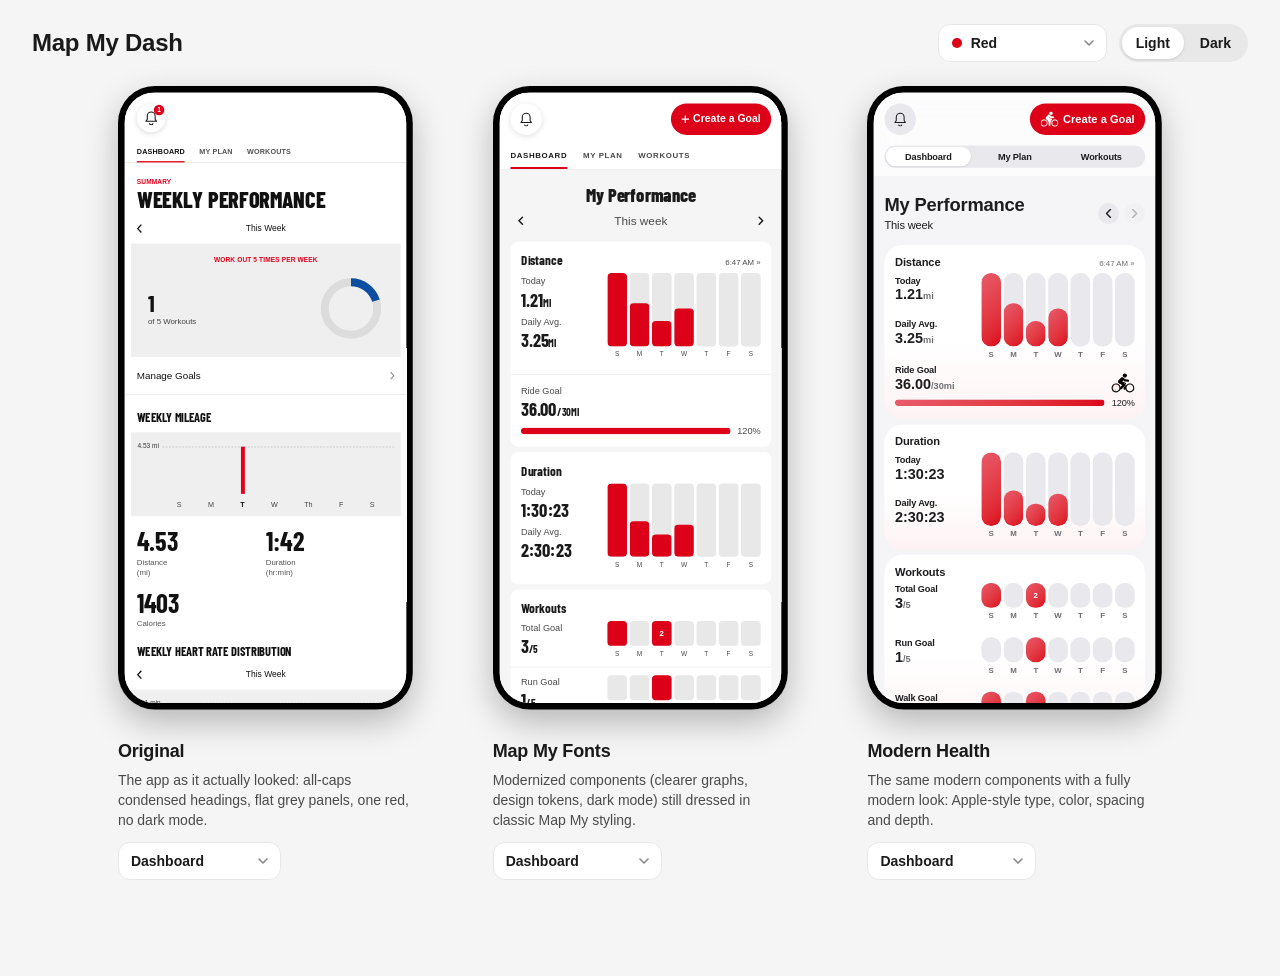
==== commit e26e154e: "Add files via upload" ====
--- a/index.html
+++ b/index.html
@@ -2,621 +2,273 @@
 <html lang="en">
 <head>
 <meta charset="utf-8">
-<meta name="viewport" content="width=device-width, initial-scale=1, viewport-fit=cover">
-<title>My Performance</title>
+<meta name="viewport" content="width=device-width, initial-scale=1">
+<title>Map My Dash Compare</title>
 <link rel="stylesheet" href="tokens.css">
-<script src="theme.js"></script>
 <style>
   * { box-sizing: border-box; margin: 0; padding: 0; }
-  html { -webkit-text-size-adjust: 100%; }
   body {
     font: var(--type-base);
     color: var(--foreground);
-    background: var(--n-800);
+    background: var(--background);
     -webkit-font-smoothing: antialiased;
-  }
-  .phone {
-    max-width: 430px;
-    margin: 0 auto;
     min-height: 100vh;
-    background: var(--background);
-  }
-
-  /* Header */
-  .top {
+  }
+  header {
+    display: flex;
+    justify-content: space-between;
+    align-items: center;
+    gap: 16px;
+    padding: 24px 32px 0;
+  }
+  header h1 { font: 700 var(--type-2xl); letter-spacing: -.01em; }
+  .controls { display: flex; align-items: center; gap: 12px; }
+
+  /* Flavor dropdown, with the current flavor's color as a dot */
+  .pick { position: relative; display: flex; align-items: center; }
+  .pick i { position: absolute; left: 14px; width: 10px; height: 10px; border-radius: 50%; background: var(--dot); pointer-events: none; }
+  .controls select, .slot select {
+    font: 600 var(--type-sm);
+    color: var(--card-foreground);
     background: var(--card);
-    padding: 16px 16px 0;
-    border-bottom: 1px solid var(--border);
-    position: sticky;
-    top: 0;
-    z-index: 2;
-  }
-  .top-row { display: flex; justify-content: space-between; align-items: center; }
-  .icon-btn, .pill-btn {
+    border: 1px solid var(--border);
+    border-radius: var(--radius);
+    padding: 8px 30px 8px 12px;
+    appearance: none;
+    -webkit-appearance: none;
+    background-image: url("data:image/svg+xml,%3Csvg xmlns='http://www.w3.org/2000/svg' width='10' height='6' viewBox='0 0 10 6'%3E%3Cpath d='m1 1 4 4 4-4' fill='none' stroke='%23888' stroke-width='1.6' stroke-linecap='round' stroke-linejoin='round'/%3E%3C/svg%3E");
+    background-repeat: no-repeat;
+    background-position: right 12px center;
+    cursor: pointer;
+  }
+  .pick select { padding-left: 32px; }
+
+  /* Light / dark segmented control */
+  .seg { display: flex; gap: 2px; padding: 3px; background: var(--secondary); border-radius: 999px; }
+  .seg button {
     border: 0;
-    background: var(--card);
-    box-shadow: 0 2px 10px rgba(0,0,0,.12);
+    background: none;
     color: var(--foreground);
-    font: inherit;
-    cursor: pointer;
-  }
-  .icon-btn { width: 48px; height: 48px; border-radius: 50%; display: grid; place-items: center; }
-  .pill-btn { height: 48px; padding: 0 16px; border-radius: 24px; font: 500 var(--type-base); display: inline-flex; align-items: center; text-decoration: none; }
-  .tabs { display: flex; gap: 24px; margin-top: 22px; }
-  .tab {
-    font: 700 var(--type-xs);
-    letter-spacing: .08em;
-    text-transform: uppercase;
-    color: var(--muted-foreground);
-    padding-bottom: 9px;
-    border-bottom: 3px solid transparent;
-    text-decoration: none;
-  }
-  .tab.active { color: var(--foreground); border-color: var(--accent); }
-
-  /* Page title */
-  /* Base (Figma): centered title, arrows either side of "This week" */
-  .hero {
-    display: grid;
-    grid-template-columns: auto 1fr auto;
-    align-items: center;
-    row-gap: 6px;
-    padding: 20px 16px 16px;
-    text-align: center;
-  }
-  .hero-text, .title-row, .week { display: contents; }
-  .hero h1 { grid-column: 1 / -1; font: 700 var(--type-3xl); letter-spacing: -.01em; }
-  .week-label { grid-row: 2; grid-column: 2; font: var(--type-lg); color: var(--muted-foreground); }
-  .week button:first-child { grid-row: 2; grid-column: 1; }
-  .week button:last-child { grid-row: 2; grid-column: 3; }
-  .week svg { stroke-linecap: var(--chevron-cap, butt); stroke-linejoin: var(--chevron-join, miter); }
-  .figure { display: none; }
-
-  /* Modern Health: left-aligned title with the flavor's figure inline, arrows on the right */
-  :root[data-theme="health"] .hero { display: flex; align-items: center; gap: 12px; padding: 28px 16px 20px; text-align: left; }
-  :root[data-theme="health"] .week-label { display: block; margin-top: 4px; }
-  :root[data-theme="health"] .hero-text { display: block; flex: 1; min-width: 0; }
-  :root[data-theme="health"] .title-row { display: flex; align-items: center; gap: 8px; }
-  :root[data-theme="health"] .week { display: flex; gap: 8px; }
-  :root[data-theme="health"] .week button:disabled { opacity: .3; cursor: default; }
-
-  /* First goal follows the flavor's primary activity; red keeps the Figma "Ride Goal" */
-  .goal-head { display: flex; justify-content: space-between; align-items: flex-end; gap: 12px; }
-  .goal-name { display: none; }
-  .goal-name.ride { display: inline; }
-  :root:is([data-flavor="run"], [data-flavor="mvp"], [data-flavor="walk"], [data-flavor="fitness"]) .goal-name.ride { display: none; }
-  :root:is([data-flavor="run"], [data-flavor="mvp"]) .goal-name.run { display: inline; }
-  :root[data-flavor="walk"] .goal-name.walk { display: inline; }
-  :root[data-flavor="fitness"] .goal-name.distance { display: inline; }
-
-  /* Modern Health: the flavor's figures (runner covers flavors without their own).
-     The moving figure in Create a Goal is a luminance mask of the white-on-black file, so it's smooth,
-     boxless and takes the button's text color. */
-  .figure {
-    height: 24px;
-    aspect-ratio: var(--ar);
-    background: currentColor;
-    mask: var(--src) center / contain no-repeat;
-    mask-mode: luminance;
-  }
-  .figure.run { --ar: 85 / 97; --src: url(assets/figures/run.dark.svg); }
-  .figure.cycle { --ar: 91 / 78; --src: url(assets/figures/cycle.dark.svg); }
-  .figure.walk { --ar: 54 / 98; --src: url(assets/figures/walk.dark.svg); }
-
-  /* The exceeded goal gets the celebration figure. It keeps its colored confetti, so it's an image:
-     multiply drops the white backdrop in light, screen drops the black one in dark. */
-  .celebrate { display: none; height: 44px; }
-  .celebrate img { display: block; height: 100%; width: auto; }
-  .celebrate .on-light { mix-blend-mode: multiply; }
-  .celebrate .on-dark { display: none; mix-blend-mode: screen; }
-  @media (prefers-color-scheme: dark) {
-    :root:not([data-scheme="light"]) .celebrate .on-light { display: none; }
-    :root:not([data-scheme="light"]) .celebrate .on-dark { display: block; }
-  }
-  :root[data-scheme="dark"] .celebrate .on-light { display: none; }
-  :root[data-scheme="dark"] .celebrate .on-dark { display: block; }
-
-  :root[data-theme="health"] .pill-btn .plus { display: none; }
-  :root[data-theme="health"] .pill-btn .figure.cycle { display: block; }
-  :root[data-theme="health"]:is([data-flavor="run"], [data-flavor="mvp"], [data-flavor="fitness"], [data-flavor="walk"]) .pill-btn .figure.cycle { display: none; }
-  :root[data-theme="health"]:is([data-flavor="run"], [data-flavor="mvp"], [data-flavor="fitness"]) .pill-btn .figure.run { display: block; }
-  :root[data-theme="health"][data-flavor="walk"] .pill-btn .figure.walk { display: block; }
-  /* One celebration per flavor, with confetti recolored to that flavor's accent; red is the default */
-  :root[data-theme="health"]:not([data-flavor]) .celebrate.f-red,
-  :root[data-theme="health"][data-flavor="red"] .celebrate.f-red,
-  :root[data-theme="health"][data-flavor="run"] .celebrate.f-run,
-  :root[data-theme="health"][data-flavor="fitness"] .celebrate.f-fitness,
-  :root[data-theme="health"][data-flavor="mvp"] .celebrate.f-mvp,
-  :root[data-theme="health"][data-flavor="ride"] .celebrate.f-ride,
-  :root[data-theme="health"][data-flavor="walk"] .celebrate.f-walk { display: block; }
-
-  /* Exceeded goal: the full bar gets a moving sheen (Modern Health only; off with reduced motion) */
-  .track.done i { position: relative; overflow: hidden; }
-  :root[data-theme="health"] .track.done i::after {
-    content: "";
-    position: absolute;
-    inset: 0;
-    background: linear-gradient(100deg, transparent 20%, rgba(255, 255, 255, .6) 50%, transparent 80%);
-    transform: translateX(-100%);
-    animation: shimmer 1.8s ease-in-out infinite;
-  }
-  @keyframes shimmer { to { transform: translateX(100%); } }
-  @media (prefers-reduced-motion: reduce) {
-    :root[data-theme="health"] .track.done i::after { display: none; }
-  }
-
-  .week button {
-    width: 32px;
-    height: 32px;
-    border: 0;
-    border-radius: 50%;
-    display: grid;
-    place-items: center;
-    cursor: pointer;
-    background: var(--nav-btn-bg, none);
-    color: var(--foreground);
-  }
-
-  /* Cards */
-  .cards { padding: 0 16px 20px; display: flex; flex-direction: column; gap: 8px; }
-  .card { background: var(--card); color: var(--card-foreground); border-radius: var(--radius); overflow: hidden; }
-  .sec { padding: var(--card-pad, 14px) var(--card-pad, 16px); }
-  .sec + .sec { border-top: 1px solid var(--border); }
-  .card-head { display: flex; justify-content: space-between; align-items: baseline; }
-  .card-title { font: 600 var(--type-xl); letter-spacing: -.01em; }
-  .stamp { font: var(--type-xs); color: var(--muted-foreground); }
-
-  .split { display: flex; justify-content: space-between; align-items: stretch; gap: 12px; margin-top: 6px; }
-  /* Today sits at the top of the bars and Daily Avg. at their base, so the stats fill the card */
-  .stats { display: flex; flex-direction: column; justify-content: space-between; gap: 6px; padding: 2px 0 20px; }
-  .label { font: var(--type-sm); color: var(--muted-foreground); }
-  .value { font: 500 var(--type-value, var(--type-3xl)); letter-spacing: -.02em; }
-  .value small { font: 500 var(--type-base); text-transform: var(--unit-case, uppercase); color: var(--unit-color, inherit); letter-spacing: 0; }
-
-  /* Weekly bar chart */
-  .bars { display: grid; grid-template-columns: repeat(7, 30px); column-gap: 4px; }
-  .bar {
-    height: 112px;
-    background: var(--secondary);
-    border-radius: calc(var(--radius) / 2);
-    display: flex;
-    align-items: flex-end;
-    overflow: hidden;
-  }
-  .bar i { display: block; width: 100%; height: var(--h, 0%); background: var(--chart-1); border-radius: calc(var(--radius) / 2); }
-  .days { display: grid; grid-template-columns: repeat(7, 30px); column-gap: 4px; margin-top: 4px; }
-  .days span { font: var(--type-2xs); font-weight: var(--weight-days, 400); color: var(--muted-foreground); text-align: center; }
-
-  /* Workout day blocks */
-  .blocks .bar { height: 38px; }
-  .blocks .bar.on { background: var(--chart-1); color: var(--accent-foreground); font: 600 var(--type-xs); justify-content: center; align-items: center; }
-
-  /* Goal progress */
-  .progress { display: flex; align-items: center; gap: 8px; margin-top: 6px; }
-  .track { flex: 1; height: 10px; background: var(--secondary); border-radius: 5px; overflow: hidden; }
-  .track i { display: block; height: 100%; width: var(--p); background: var(--accent); border-radius: 5px; }
-  .progress span { font: var(--type-sm); color: var(--muted-foreground); min-width: 38px; text-align: right; }
-
-  /* Heart rate distribution */
-  .hr-chart { position: relative; margin-top: 16px; padding-right: 40px; }
-  .hr-grid { position: absolute; inset: 0 0 18px 0; display: flex; flex-direction: column; justify-content: space-between; }
-  .hr-grid div { border-top: 1px solid var(--border); position: relative; }
-  .hr-grid div span { position: absolute; right: 0; top: -9px; font: var(--type-xs); color: var(--muted-foreground); background: var(--card); padding-left: 6px; }
-  .hr-cols { position: relative; display: grid; grid-template-columns: repeat(7, 1fr); height: 100px; align-items: end; }
-  .hr-col { justify-self: center; width: 30px; display: flex; flex-direction: column; border-radius: 3px 3px 0 0; overflow: hidden; }
-  .hr-col i { display: block; }
-  .hr-days { display: grid; grid-template-columns: repeat(7, 1fr); margin-top: 4px; }
-  .hr-days span { font: var(--type-xs); color: var(--muted-foreground); text-align: center; }
-
-  /* Modern Health heart rate: workout line with a value gradient (high = full accent).
-     Map My keeps the weekly distribution bars. */
-  .hr-line, .hr-line-head { display: none; }
-  :root[data-theme="health"] .hr-dist { display: none; }
-  :root[data-theme="health"] .hr-line { display: block; margin-top: 8px; }
-  :root[data-theme="health"] .hr-line-head { display: flex; align-items: center; }
-  .more-btn {
-    border: 1.5px solid var(--card-foreground);
-    background: none;
-    color: var(--card-foreground);
     font: 600 var(--type-sm);
-    padding: 4px 14px;
+    padding: 6px 14px;
     border-radius: 999px;
     cursor: pointer;
   }
-  .hr-plot { position: relative; height: 170px; margin: 12px 0 8px; }
-  .hr-plot svg { display: block; width: 100%; height: 100%; overflow: visible; }
-  .hr-grid-lines line { stroke: var(--border); stroke-width: 1; }
-  .hr-path { fill: none; stroke: url(#hr-grad); stroke-width: 3.5; stroke-linecap: round; stroke-linejoin: round; }
-  .hr-pill {
-    position: absolute;
-    right: 0;
-    transform: translateY(-50%);
-    min-width: 40px;
-    padding: 2px 10px;
-    border-radius: 999px;
-    background: var(--card);
-    box-shadow: 0 1px 4px rgba(0,0,0,.08);
-    font: 600 var(--type-xs);
-    text-align: center;
-    color: var(--card-foreground);
-  }
-  .hr-x { position: relative; height: 18px; }
-  .hr-x span { position: absolute; transform: translateX(-50%); font: var(--type-xs); color: var(--muted-foreground); }
-  .hr-x span:first-child { transform: none; }
-  .zones { margin-top: 14px; }
-  .zones h3, .easy h3 { font: 600 var(--type-xl); letter-spacing: -.01em; }
-  .zone { margin-top: 8px; }
-  .zone .label small { font: var(--type-xs); }
-  .zone-row { display: flex; align-items: center; gap: 6px; margin-top: 6px; }
-  .zone-row i { height: 23px; border-radius: var(--bar-radius, 4px); width: var(--w); }
-  .zone-row b { font: 600 var(--type-sm); white-space: nowrap; }
-
-  .easy { margin-top: 16px; padding: 0 4px; }
-  .easy-bar { display: flex; height: 26px; border-radius: var(--bar-radius, 4px); overflow: hidden; margin-top: 10px; }
-  .easy-bar i:first-child { flex: 73; background: var(--chart-5); }
-  .easy-bar i:last-child { flex: 27; background: var(--accent); }
-  .easy-legend { display: flex; justify-content: space-between; margin-top: 6px; font: var(--type-sm); color: var(--muted-foreground); }
-  .easy-legend b { color: var(--card-foreground); }
-
-  /* Action rows */
-  .action { display: flex; align-items: center; gap: 12px; padding: 12px var(--card-pad, 16px); }
-  .action h4 { flex: 1; font: 600 var(--type-xl); letter-spacing: -.01em; }
-  .dark-btn {
+  .seg button[aria-checked="true"] { background: var(--card); box-shadow: 0 1px 3px rgba(0,0,0,.12); }
+  .seg button:focus-visible, .controls select:focus-visible { outline: 2px solid var(--accent); outline-offset: 2px; }
+
+  :root { --phone-gap: 80px; }
+  .stage {
+    display: flex;
+    justify-content: center;
+    align-items: flex-start;
+    flex-wrap: wrap;
+    gap: var(--phone-gap);
+    /* Bottom room so the phone shadows aren't cut off at the end of the page */
+    padding: 24px 16px 96px;
+  }
+  .slot { display: flex; flex-direction: column; align-items: center; gap: 28px; }
+  /* Name, screen picker and description sit under each phone */
+  .slot-meta { width: calc(450px * var(--s, 1)); }
+  .slot h2 { font: 600 var(--type-lg); letter-spacing: -.01em; white-space: nowrap; }
+  .slot p { font: var(--type-sm); color: var(--muted-foreground); margin-top: 6px; }
+  .slot-meta select { margin-top: 12px; }
+  /* Phone frame is laid out at device size, then scaled to fit */
+  .device {
+    width: calc(450px * var(--s, 1));
+    height: calc(952px * var(--s, 1));
+  }
+  .bezel {
+    width: 450px;
+    height: 952px;
+    padding: 10px;
+    border-radius: 56px;
+    background: var(--n-1000);
+    box-shadow: 0 0 0 1px var(--bezel-ring, transparent), 0 20px 50px rgba(0,0,0,.25);
+    transform: scale(var(--s, 1));
+    transform-origin: top left;
+  }
+  .bezel iframe {
+    display: block;
+    width: 430px;
+    height: 932px;
     border: 0;
-    background: var(--primary);
-    color: var(--primary-foreground);
-    font: 700 var(--type-xs);
-    height: 32px;
-    padding: 0 16px;
-    border-radius: 16px;
-    cursor: pointer;
-  }
-  .action svg { flex: none; }
-
-  @media (max-width: 380px) {
-    .bars, .days { grid-template-columns: repeat(7, 24px); }
-    .value { font: 500 var(--type-2xl); }
-  }
-
-  /* Flavor hooks: tokens a theme can set; the fallbacks keep the base look */
-  .top {
-    background: var(--header-bg, var(--card));
-    -webkit-backdrop-filter: var(--header-blur, none);
-    backdrop-filter: var(--header-blur, none);
-    border-bottom-color: var(--divider, var(--border));
-  }
-  .icon-btn, .pill-btn { background: var(--control-bg, var(--card)); box-shadow: var(--control-shadow, 0 2px 10px rgba(0,0,0,.12)); }
-  /* Primary action: filled with the flavor accent so it reads as the main CTA */
-  .pill-btn { background: var(--accent); color: var(--accent-foreground); box-shadow: none; font-weight: 600; gap: 6px; }
-  .card { background: var(--card-fill, var(--card)); }
-  .sec + .sec { border-top-color: var(--divider, var(--border)); }
-  .sec + .sec { padding-top: var(--sec-join, var(--card-pad, 14px)); }
-  .sec:has(+ .sec) { padding-bottom: var(--sec-join-above, var(--card-pad, 14px)); }
-
-  /* Section order per Map My flavor (spec: default order with no goals set).
-     Red is the Figma reference and keeps its original order. Heart rate is MVP only. */
-  .card[data-section="distance"] { order: var(--order-distance, 0); }
-  .card[data-section="duration"] { order: var(--order-duration, 0); }
-  .card[data-section="workouts"] { order: var(--order-workouts, 0); }
-  .card[data-section="calories"] { order: var(--order-calories, 0); }
-  .card[data-section="steps"] { order: var(--order-steps, 0); }
-  .card[data-section="stairs"] { order: var(--order-stairs, 0); }
-  .card[data-section="heart"] { order: var(--order-heart, 0); display: var(--show-heart, block); }
-  .card[data-section="actions"] { order: 99; }
-  :root[data-flavor="run"], :root[data-flavor="ride"], :root[data-flavor="mvp"] {
-    --order-distance: 1; --order-duration: 2; --order-workouts: 3; --order-calories: 4;
-    --order-steps: 5; --order-stairs: 6; --order-heart: 7;
-  }
-  :root[data-flavor="fitness"] {
-    --order-workouts: 1; --order-duration: 2; --order-calories: 3; --order-distance: 4;
-    --order-steps: 5; --order-stairs: 6; --order-heart: 7;
-  }
-  :root[data-flavor="walk"] {
-    --order-steps: 1; --order-stairs: 2; --order-distance: 3; --order-duration: 4;
-    --order-workouts: 5; --order-calories: 6; --order-heart: 7;
-  }
-  :root[data-flavor="run"], :root[data-flavor="ride"], :root[data-flavor="fitness"], :root[data-flavor="walk"] { --show-heart: none; }
-  .label, .week-label, .progress span, .easy-legend { color: var(--label-color, var(--muted-foreground)); }
-  .value small { font: 500 var(--type-unit, var(--type-base)); }
-  .bar i, .blocks .bar.on { background: var(--fill-chart, var(--chart-1)); }
-  .track i { background: var(--fill-progress, var(--accent)); }
-
-  /* Modern Health: segmented control in place of underlined caps tabs */
-  :root[data-theme="health"] .tabs { gap: 2px; padding: 2px; margin: 16px 0 12px; background: var(--secondary); border-radius: 999px; }
-  :root[data-theme="health"] .tab {
-    flex: 1;
-    text-align: center;
-    padding: 6px 0;
-    border: 0;
-    border-radius: 999px;
-    font: 600 var(--type-sm);
-    text-transform: none;
-    letter-spacing: var(--tracking-text, normal);
-    color: var(--card-foreground);
-  }
-  :root[data-theme="health"] .tab.active { background: var(--segment-active); box-shadow: 0 1px 3px rgba(0,0,0,.12); }
-
-  /* Title and number faces come from the active theme (see tokens.css) */
-  .hero h1, .card-title, .zones h3, .easy h3, .action h4 {
-    font-family: var(--font-title, var(--font));
-    font-weight: var(--weight-title, 600);
-    letter-spacing: var(--tracking-title, -.01em);
-  }
-  .hero h1 { font-weight: var(--weight-heading, var(--weight-title, 700)); }
-  .value, .value small {
-    font-family: var(--font-number, var(--font));
-    font-weight: var(--weight-number, 500);
-  }
-  .value { letter-spacing: var(--tracking-number, -.02em); }
-  .value small { font-weight: var(--unit-weight, var(--weight-number, 500)); }
-  .label { font-weight: var(--weight-label, 400); }
-  .label, .week-label, .progress span, .easy-legend { letter-spacing: var(--tracking-text, normal); }
+    border-radius: 46px;
+    background: var(--background);
+  }
+  /* Black bezels vanish on the dark page; a thin ring keeps the phone edge visible */
+  :root[data-scheme="dark"] { --bezel-ring: var(--n-700); }
+  @media (max-width: 640px) {
+    header { padding: 20px 16px 0; flex-direction: column; align-items: flex-start; gap: 12px; }
+  }
 </style>
 </head>
 <body>
-<div class="phone">
-
-  <header class="top">
-    <div class="top-row">
-      <button class="icon-btn" aria-label="Notifications">
-        <svg width="20" height="22" viewBox="0 0 20 22" fill="none" stroke="currentColor" stroke-width="1.6" stroke-linejoin="round"><path d="M10 2a6 6 0 0 0-6 6v5l-2 3h16l-2-3V8a6 6 0 0 0-6-6z"/><path d="M7.5 19a2.5 2.5 0 0 0 5 0"/></svg>
-      </button>
-      <a class="pill-btn" href="goal-type.html"><span class="figure cycle" aria-hidden="true"></span><span class="figure run" aria-hidden="true"></span><span class="figure walk" aria-hidden="true"></span><svg class="plus" width="12" height="12" viewBox="0 0 12 12" aria-hidden="true"><path d="M6 1v10M1 6h10" stroke="currentColor" stroke-width="2" stroke-linecap="round"/></svg>Create a Goal</a>
-    </div>
-    <nav class="tabs">
-      <a class="tab active" href="#">Dashboard</a>
-      <a class="tab" href="#">My Plan</a>
-      <a class="tab" href="#">Workouts</a>
-    </nav>
-  </header>
-
-  <section class="hero">
-    <div class="hero-text">
-      <div class="title-row">
-        <h1>My Performance</h1>
-      </div>
-      <span class="week-label">This week</span>
-    </div>
-    <div class="week">
-      <button aria-label="Previous week"><svg width="10" height="14" viewBox="0 0 10 14" fill="none" stroke="currentColor" stroke-width="2.2"><path d="M8 1 2 7l6 6"/></svg></button>
-      <button aria-label="Next week" disabled><svg width="10" height="14" viewBox="0 0 10 14" fill="none" stroke="currentColor" stroke-width="2.2"><path d="m2 1 6 6-6 6"/></svg></button>
-    </div>
-  </section>
-
-  <main class="cards">
-
-    <!-- Distance -->
-    <article class="card" data-section="distance">
-      <div class="sec">
-        <div class="card-head"><h2 class="card-title">Distance</h2><span class="stamp">6:47 AM »</span></div>
-        <div class="split">
-          <div class="stats">
-            <div><div class="label">Today</div><div class="value">1.21<small>mi</small></div></div>
-            <div><div class="label">Daily Avg.</div><div class="value">3.25<small>mi</small></div></div>
-          </div>
-          <div>
-            <div class="bars"><div class="bar"><i style="--h:100%"></i></div><div class="bar"><i style="--h:59%"></i></div><div class="bar"><i style="--h:35%"></i></div><div class="bar"><i style="--h:52%"></i></div><div class="bar"></div><div class="bar"></div><div class="bar"></div></div>
-            <div class="days"><span>S</span><span>M</span><span>T</span><span>W</span><span>T</span><span>F</span><span>S</span></div>
-          </div>
-        </div>
-      </div>
-      <div class="sec">
-        <div class="goal-head">
-          <div>
-            <div class="label"><span class="goal-name ride">Ride Goal</span><span class="goal-name run">Run Goal</span><span class="goal-name walk">Walk Goal</span><span class="goal-name distance">Distance Goal</span></div>
-            <div class="value">36.00<small>/30mi</small></div>
-          </div>
-          <span class="celebrate f-run" aria-hidden="true"><img class="on-light" src="assets/figures/run-celebrate.run.light.svg" alt="" width="113" height="131" loading="lazy"><img class="on-dark" src="assets/figures/run-celebrate.run.dark.svg" alt="" width="113" height="131" loading="lazy"></span>
-          <span class="celebrate f-fitness" aria-hidden="true"><img class="on-light" src="assets/figures/run-celebrate.fitness.light.svg" alt="" width="113" height="131" loading="lazy"><img class="on-dark" src="assets/figures/run-celebrate.fitness.dark.svg" alt="" width="113" height="131" loading="lazy"></span>
-          <span class="celebrate f-mvp" aria-hidden="true"><img class="on-light" src="assets/figures/run-celebrate.mvp.light.svg" alt="" width="113" height="131" loading="lazy"><img class="on-dark" src="assets/figures/run-celebrate.mvp.dark.svg" alt="" width="113" height="131" loading="lazy"></span>
-          <span class="celebrate f-ride" aria-hidden="true"><img class="on-light" src="assets/figures/cycle-celebrate.ride.light.svg" alt="" width="102" height="113" loading="lazy"><img class="on-dark" src="assets/figures/cycle-celebrate.ride.dark.svg" alt="" width="102" height="113" loading="lazy"></span>
-          <span class="celebrate f-red" aria-hidden="true"><img class="on-light" src="assets/figures/cycle-celebrate.red.light.svg" alt="" width="102" height="113" loading="lazy"><img class="on-dark" src="assets/figures/cycle-celebrate.red.dark.svg" alt="" width="102" height="113" loading="lazy"></span>
-          <span class="celebrate f-walk" aria-hidden="true"><img class="on-light" src="assets/figures/walk-celebrate.walk.light.svg" alt="" width="106" height="128" loading="lazy"><img class="on-dark" src="assets/figures/walk-celebrate.walk.dark.svg" alt="" width="106" height="128" loading="lazy"></span>
-        </div>
-        <div class="progress"><div class="track done"><i style="--p:100%"></i></div><span>120%</span></div>
-      </div>
-    </article>
-
-    <!-- Duration -->
-    <article class="card" data-section="duration">
-      <div class="sec">
-        <h2 class="card-title">Duration</h2>
-        <div class="split">
-          <div class="stats">
-            <div><div class="label">Today</div><div class="value">1:30:23</div></div>
-            <div><div class="label">Daily Avg.</div><div class="value">2:30:23</div></div>
-          </div>
-          <div>
-            <div class="bars"><div class="bar"><i style="--h:100%"></i></div><div class="bar"><i style="--h:48%"></i></div><div class="bar"><i style="--h:30%"></i></div><div class="bar"><i style="--h:44%"></i></div><div class="bar"></div><div class="bar"></div><div class="bar"></div></div>
-            <div class="days"><span>S</span><span>M</span><span>T</span><span>W</span><span>T</span><span>F</span><span>S</span></div>
-          </div>
-        </div>
-      </div>
-    </article>
-
-    <!-- Workouts -->
-    <article class="card" data-section="workouts">
-      <div class="sec" style="padding-bottom:12px">
-        <h2 class="card-title">Workouts</h2>
-        <div class="split">
-          <div><div class="label">Total Goal</div><div class="value">3<small>/5</small></div></div>
-          <div class="blocks">
-            <div class="bars"><div class="bar on"></div><div class="bar"></div><div class="bar on">2</div><div class="bar"></div><div class="bar"></div><div class="bar"></div><div class="bar"></div></div>
-            <div class="days"><span>S</span><span>M</span><span>T</span><span>W</span><span>T</span><span>F</span><span>S</span></div>
-          </div>
-        </div>
-      </div>
-      <div class="sec" style="padding-top:12px;padding-bottom:12px">
-        <div class="split" style="margin-top:0">
-          <div><div class="label">Run Goal</div><div class="value">1<small>/5</small></div></div>
-          <div class="blocks">
-            <div class="bars"><div class="bar"></div><div class="bar"></div><div class="bar on"></div><div class="bar"></div><div class="bar"></div><div class="bar"></div><div class="bar"></div></div>
-            <div class="days"><span>S</span><span>M</span><span>T</span><span>W</span><span>T</span><span>F</span><span>S</span></div>
-          </div>
-        </div>
-      </div>
-      <div class="sec" style="padding-top:12px">
-        <div class="split" style="margin-top:0">
-          <div><div class="label">Walk Goal</div><div class="value">2<small>/5</small></div></div>
-          <div class="blocks">
-            <div class="bars"><div class="bar on"></div><div class="bar"></div><div class="bar on"></div><div class="bar"></div><div class="bar"></div><div class="bar"></div><div class="bar"></div></div>
-            <div class="days"><span>S</span><span>M</span><span>T</span><span>W</span><span>T</span><span>F</span><span>S</span></div>
-          </div>
-        </div>
-      </div>
-    </article>
-
-    <!-- Calories -->
-    <article class="card" data-section="calories">
-      <div class="sec">
-        <h2 class="card-title">Calories Burned</h2>
-        <div class="split">
-          <div class="stats">
-            <div><div class="label">Today</div><div class="value">650</div></div>
-            <div><div class="label">Daily Avg.</div><div class="value">1,200</div></div>
-          </div>
-          <div>
-            <div class="bars"><div class="bar"><i style="--h:100%"></i></div><div class="bar"><i style="--h:59%"></i></div><div class="bar"><i style="--h:35%"></i></div><div class="bar"><i style="--h:51%"></i></div><div class="bar"></div><div class="bar"></div><div class="bar"></div></div>
-            <div class="days"><span>S</span><span>M</span><span>T</span><span>W</span><span>T</span><span>F</span><span>S</span></div>
-          </div>
-        </div>
-      </div>
-      <div class="sec">
-        <div class="label">Goal</div>
-        <div class="value">6,670<small style="text-transform:none">/12,000Calories</small></div>
-        <div class="progress"><div class="track"><i style="--p:57%"></i></div><span>54%</span></div>
-      </div>
-    </article>
-
-    <!-- Steps -->
-    <article class="card" data-section="steps">
-      <div class="sec">
-        <div class="card-head"><h2 class="card-title">Steps</h2><span class="stamp">6:47 AM »</span></div>
-        <div class="split">
-          <div class="stats">
-            <div><div class="label">Today</div><div class="value">2,712</div></div>
-            <div><div class="label">Daily Avg.</div><div class="value">6,712</div></div>
-          </div>
-          <div>
-            <div class="bars"><div class="bar"><i style="--h:100%"></i></div><div class="bar"><i style="--h:59%"></i></div><div class="bar"><i style="--h:35%"></i></div><div class="bar"><i style="--h:51%"></i></div><div class="bar"></div><div class="bar"></div><div class="bar"></div></div>
-            <div class="days"><span>S</span><span>M</span><span>T</span><span>W</span><span>T</span><span>F</span><span>S</span></div>
-          </div>
-        </div>
-      </div>
-      <div class="sec">
-        <div class="label">Goal</div>
-        <div class="value">29,234<small>/40,000steps</small></div>
-        <div class="progress"><div class="track"><i style="--p:14%"></i></div><span>20%</span></div>
-      </div>
-    </article>
-
-    <!-- Stairs -->
-    <article class="card" data-section="stairs">
-      <div class="sec">
-        <h2 class="card-title">Flights of Stairs</h2>
-        <div class="split">
-          <div class="stats">
-            <div><div class="label">Today</div><div class="value">332</div></div>
-            <div><div class="label">Daily Avg.</div><div class="value">400</div></div>
-          </div>
-          <div>
-            <div class="bars"><div class="bar"><i style="--h:100%"></i></div><div class="bar"><i style="--h:59%"></i></div><div class="bar"><i style="--h:35%"></i></div><div class="bar"><i style="--h:51%"></i></div><div class="bar"></div><div class="bar"></div><div class="bar"></div></div>
-            <div class="days"><span>S</span><span>M</span><span>T</span><span>W</span><span>T</span><span>F</span><span>S</span></div>
-          </div>
-        </div>
-      </div>
-      <div class="sec">
-        <div class="label">Goal</div>
-        <div class="value">332<small>/1,200flights</small></div>
-        <div class="progress"><div class="track"><i style="--p:14%"></i></div><span>20%</span></div>
-      </div>
-    </article>
-
-    <!-- Heart rate -->
-    <article class="card" data-section="heart">
-      <div class="sec">
-        <h2 class="card-title hr-dist">Weekly Heart Rate Distribution</h2>
-        <div class="hr-chart hr-dist">
-          <div class="hr-grid"><div><span>60</span></div><div><span>30</span></div><div><span>0</span></div></div>
-          <div class="hr-cols">
-            <div class="hr-col"><i style="height:13px;background:var(--chart-2)"></i><i style="height:14px;background:var(--chart-4)"></i><i style="height:35px;background:var(--chart-5)"></i></div>
-            <div class="hr-col"><i style="height:9px;background:var(--accent)"></i><i style="height:8px;background:var(--chart-2)"></i><i style="height:9px;background:var(--chart-3)"></i><i style="height:9px;background:var(--chart-4)"></i><i style="height:20px;background:var(--chart-5)"></i></div>
-            <div class="hr-col"><i style="height:6px;background:var(--accent)"></i><i style="height:8px;background:var(--chart-2)"></i><i style="height:12px;background:var(--chart-3)"></i><i style="height:8px;background:var(--chart-4)"></i><i style="height:33px;background:var(--chart-5)"></i></div>
-            <div></div><div></div><div></div><div></div>
-          </div>
-          <div class="hr-days"><span>S</span><span>M</span><span>T</span><span>W</span><span>T</span><span>F</span><span>S</span></div>
-        </div>
-
-        <div class="card-head hr-line-head">
-          <h2 class="card-title">Heart Rate</h2>
-          <button class="more-btn" type="button">More</button>
-        </div>
-        <div class="hr-line" role="img" aria-label="Heart rate over a 98 minute workout: mostly 75 to 95 BPM, with peaks near 120 BPM around minutes 4 and 38">
-          <div class="hr-plot">
-            <svg viewBox="0 0 100 100" preserveAspectRatio="none" aria-hidden="true">
-              <defs>
-                <linearGradient id="hr-grad" gradientUnits="userSpaceOnUse" x1="0" y1="32.41" x2="0" y2="54.48">
-                  <stop offset="0" style="stop-color: var(--accent)"/>
-                  <stop offset="1" style="stop-color: var(--hr-line-low)"/>
-                </linearGradient>
-              </defs>
-              <g class="hr-grid-lines"><line x1="0" x2="100" y1="0.0" y2="0.0" vector-effect="non-scaling-stroke"/><line x1="0" x2="100" y1="26.21" y2="26.21" vector-effect="non-scaling-stroke"/><line x1="0" x2="100" y1="52.41" y2="52.41" vector-effect="non-scaling-stroke"/><line x1="0" x2="100" y1="100.0" y2="100.0" vector-effect="non-scaling-stroke"/></g>
-              <path class="hr-path" d="M0.0 59.4 L0.43 59.77 L0.86 56.4 L1.29 56.18 L1.71 54.27 L2.14 44.74 L2.57 36.52 L3.0 35.55 L3.43 37.33 L3.86 36.92 L4.29 38.48 L4.71 39.41 L5.14 38.42 L5.57 37.78 L6.0 43.44 L6.43 48.0 L6.86 48.37 L7.29 43.32 L7.71 40.83 L8.14 41.56 L8.57 39.1 L9.0 41.54 L9.43 39.49 L9.86 44.35 L10.29 53.42 L10.71 62.01 L11.14 65.23 L11.57 62.54 L12.0 63.15 L12.43 61.21 L12.86 59.39 L13.29 59.31 L13.71 58.64 L14.14 60.32 L14.57 60.87 L15.0 60.04 L15.43 56.96 L15.86 55.83 L16.29 55.37 L16.71 53.81 L17.14 53.59 L17.57 53.87 L18.0 51.08 L18.43 49.11 L18.86 49.41 L19.29 47.9 L19.71 47.42 L20.14 46.01 L20.57 46.17 L21.0 48.59 L21.43 47.35 L21.86 50.72 L22.29 51.62 L22.71 50.74 L23.14 52.78 L23.57 52.52 L24.0 54.6 L24.43 53.32 L24.86 52.37 L25.29 52.85 L25.71 51.94 L26.14 53.92 L26.57 53.35 L27.0 53.21 L27.43 52.83 L27.86 52.76 L28.29 50.67 L28.71 48.64 L29.14 49.3 L29.57 48.78 L30.0 51.24 L30.43 51.07 L30.86 52.93 L31.29 53.47 L31.71 54.2 L32.14 43.96 L32.57 32.4 L33.0 42.0 L33.43 54.76 L33.86 56.42 L34.29 62.16 L34.71 67.73 L35.14 70.64 L35.57 67.96 L36.0 69.17 L36.43 69.37 L36.86 68.86 L37.29 66.44 L37.71 68.47 L38.14 68.07 L38.57 67.38 L39.0 65.49 L39.43 64.65 L39.86 63.89 L40.29 65.9 L40.71 66.36 L41.14 66.74 L41.57 64.5 L42.0 62.68 L42.43 65.01 L42.86 66.19 L43.29 66.55 L43.71 66.71 L44.14 65.68 L44.57 64.64 L45.0 65.59 L45.43 67.49 L45.86 66.98 L46.29 67.03 L46.71 66.24 L47.14 64.02 L47.57 61.84 L48.0 58.2 L48.43 53.86 L48.86 51.61 L49.29 54.79 L49.71 54.13 L50.14 55.33 L50.57 56.44 L51.0 57.77 L51.43 60.06 L51.86 60.97 L52.29 62.71 L52.71 61.28 L53.14 62.82 L53.57 63.63 L54.0 63.41 L54.43 63.47 L54.86 62.75 L55.29 63.63 L55.71 64.38 L56.14 64.17 L56.57 64.26 L57.0 63.16 L57.43 63.99 L57.86 60.74 L58.29 59.94 L58.71 61.52 L59.14 62.0 L59.57 61.88 L60.0 61.72 L60.43 62.9 L60.86 60.79 L61.29 59.25 L61.71 60.92 L62.14 61.95 L62.57 64.22 L63.0 65.28 L63.43 64.6 L63.86 64.27 L64.29 61.29 L64.71 62.18 L65.14 63.08 L65.57 59.32 L66.0 58.81 L66.43 60.15 L66.86 59.28 L67.29 61.0 L67.71 59.58 L68.14 56.47 L68.57 54.81 L69.0 54.25 L69.43 55.54 L69.86 55.57 L70.29 56.24 L70.71 53.79 L71.14 53.26 L71.57 51.83 L72.0 53.03 L72.43 54.08 L72.86 51.72 L73.29 49.18 L73.71 47.98 L74.14 47.35 L74.57 47.02 L75.0 47.9 L75.43 51.86 L75.86 54.03 L76.29 56.84 L76.71 60.31 L77.14 62.08 L77.57 61.63 L78.0 61.37 L78.43 59.21 L78.86 56.65 L79.29 57.27 L79.71 55.4 L80.14 53.99 L80.57 53.25 L81.0 55.4 L81.43 57.34 L81.86 57.65 L82.29 56.58 L82.71 55.15 L83.14 52.72 L83.57 52.62 L84.0 53.66" vector-effect="non-scaling-stroke"/>
-            </svg>
-            <span class="hr-pill" style="top: 0.0%">169</span><span class="hr-pill" style="top: 26.21%">131</span><span class="hr-pill" style="top: 52.41%">93</span><span class="hr-pill" style="top: 100.0%">24</span>
-          </div>
-          <div class="hr-x"><span style="left: 0.0%">0'</span><span style="left: 12.86%">15'</span><span style="left: 25.71%">30'</span><span style="left: 38.57%">45'</span><span style="left: 51.43%">60'</span><span style="left: 64.29%">75'</span><span style="left: 77.14%">90'</span></div>
-        </div>
-        <div class="zones">
-          <h3>Heart Rate Zones</h3>
-          <div class="zone">
-            <div class="label">Race Pace <small>(130-140BPM)</small></div>
-            <div class="zone-row"><i style="--w:22px;background:var(--chart-2)"></i><b>3min 13s</b></div>
-          </div>
-          <div class="zone">
-            <div class="label">Tempo <small>(93-131BPM)</small></div>
-            <div class="zone-row"><i style="--w:76px;background:var(--chart-3)"></i><b>12min 13s</b></div>
-          </div>
-          <div class="zone">
-            <div class="label">Endurance <small>(93-131BPM)</small></div>
-            <div class="zone-row"><i style="--w:132px;background:var(--chart-4)"></i><b>24min 13s</b></div>
-          </div>
-          <div class="zone">
-            <div class="label">Active Recovery <small>(&lt; 93BPM)</small></div>
-            <div class="zone-row"><i style="--w:calc(100% - 96px);background:var(--chart-5)"></i><b>1h 34min 13s</b></div>
-          </div>
-        </div>
-
-        <div class="easy">
-          <h3>Easy vs Hard</h3>
-          <div class="easy-bar"><i></i><i></i></div>
-          <div class="easy-legend"><span><b>Easy Zone</b> 1hr 24min</span><span><b>Hard Zone</b> 30min</span></div>
-        </div>
-      </div>
-      <div class="sec action">
-        <svg width="24" height="22" viewBox="0 0 24 22" aria-hidden="true"><path d="M12 21S1 14.5 1 7.2A5.7 5.7 0 0 1 12 4.3a5.7 5.7 0 0 1 11 2.9C23 14.5 12 21 12 21z" style="fill:var(--accent)"/><path d="M3 10h5l2-3 3 6 2-3h6" fill="none" style="stroke:var(--accent-foreground)" stroke-width="1.8" stroke-linejoin="round"/></svg>
-        <h4>Edit Heart Rate Zones</h4>
-        <button class="dark-btn">Calibrate</button>
-      </div>
-    </article>
-
-    <article class="card" data-section="actions">
-      <div class="action">
-        <svg width="24" height="24" viewBox="0 0 24 24" fill="none" stroke-width="2" aria-hidden="true" style="stroke:var(--accent)"><circle cx="11" cy="13" r="9"/><circle cx="11" cy="13" r="5"/><circle cx="11" cy="13" r="1.2" style="fill:var(--accent)"/><path d="m11 13 9-9M17 3v4h4" style="stroke:var(--card-foreground)"/></svg>
-        <h4>Adjust Weekly Goals</h4>
-        <button class="dark-btn">Manage</button>
-      </div>
-    </article>
-
-    <article class="card" data-section="actions">
-      <div class="action">
-        <svg width="24" height="24" viewBox="0 0 24 24" fill="none" stroke="currentColor" stroke-width="1.8" stroke-linejoin="round" aria-hidden="true"><path d="M7 3h10v6a5 5 0 0 1-10 0V3z"/><path d="M7 5H3v2a4 4 0 0 0 4 4M17 5h4v2a4 4 0 0 1-4 4M12 14v4M8 21h8M9 18h6"/><path d="m12 5 .9 1.8 2 .3-1.4 1.4.3 2-1.8-1-1.8 1 .3-2-1.4-1.4 2-.3z" fill="currentColor" stroke="none"/></svg>
-        <h4>Explore Challenges</h4>
-        <button class="dark-btn">Discover</button>
-      </div>
-    </article>
-
-  </main>
-</div>
+<header>
+  <h1>Map My Dash</h1>
+  <div class="controls">
+    <label class="pick"><i id="flavor-dot"></i><select id="flavor" aria-label="Map My flavor"></select></label>
+    <div class="seg" id="scheme" role="radiogroup" aria-label="Appearance"></div>
+  </div>
+</header>
+<main class="stage" id="stage"></main>
+
+<script>
+  (() => {
+    // Only these files can load in a frame; anything else in the URL is ignored
+    const SCREENS = [
+      ['dashboard', 'Dashboard'],
+      ['goal-type', 'Goal 1 · Type'],
+      ['goal-measure', 'Goal 2 · Measure'],
+      ['goal-steps', 'Goal 3 · Step goal'],
+      ['goal-start', 'Goal 4 · Start week'],
+    ];
+    // The original phone shows screenshots of the app as it actually looked
+    const CURRENT_SCREENS = [
+      ['dashboard', 'Dashboard'],
+      ['goals-intro', 'Goals intro'],
+      ['create-goal', 'Create goal'],
+      ['weekly-goals', "This week's goals"],
+    ];
+    // One phone per approach; theme names must match theme.js. The original is static screenshots.
+    const STYLES = [
+      { original: true, screens: CURRENT_SCREENS, name: 'Original', about: 'The app as it actually looked: all-caps condensed headings, flat grey panels, one red, no dark mode.' },
+      { theme: 'mapmy', name: 'Map My Fonts', about: 'Modernized components (clearer graphs, design tokens, dark mode) still dressed in classic Map My styling.' },
+      { theme: 'health', name: 'Modern Health', about: 'The same modern components with a fully modern look: Apple-style type, color, spacing and depth.' },
+    ];
+    // Map My flavors from the Figma "Themes" table; ids must match theme.js, colors match tokens.css
+    const FLAVORS = [
+      { id: 'run', name: 'Map My Run', color: '#019DEA' },
+      { id: 'fitness', name: 'Map My Fitness', color: '#0D4C8B' },
+      { id: 'ride', name: 'Map My Ride', color: '#FF1700' },
+      { id: 'walk', name: 'Map My Walk', color: '#C314B6' },
+      { id: 'mvp', name: 'MVP', color: '#FF5900' },
+      { id: 'red', name: 'Red', color: '#DC0019' },
+    ];
+    const SCHEMES = [['light', 'Light'], ['dark', 'Dark']];
+
+    // URL state: #flavor=run&scheme=dark&screens=index,goal-type
+    const params = new URLSearchParams(location.hash.slice(1));
+    let flavor = FLAVORS.find((f) => f.id === params.get('flavor')) || FLAVORS.find((f) => f.id === 'red');
+    let scheme = SCHEMES.some(([id]) => id === params.get('scheme')) ? params.get('scheme') : 'light';
+    const screensFor = (i) => STYLES[i].screens || SCREENS;
+    const allowedFor = (i) => new Set(screensFor(i).map(([id]) => id));
+    const fromHash = (params.get('screens') || '').split(',');
+    // Each phone starts on its dashboard unless the URL names an allowed screen for that phone
+    const picks = STYLES.map((_, i) => (allowedFor(i).has(fromHash[i]) ? fromHash[i] : screensFor(i)[0][0]));
+
+    const srcFor = (id, i) => {
+      if (STYLES[i].original) return `original.html?screen=${id}`;
+      const q = new URLSearchParams({ flavor: flavor.id, scheme, theme: STYLES[i].theme });
+      return `${id}.html?${q}`;
+    };
+    const frames = [];
+    const reloadFrames = () => frames.forEach((frame, i) => { frame.src = srcFor(picks[i], i); });
+    const save = () => {
+      const q = new URLSearchParams({ flavor: flavor.id, scheme, screens: picks.join(',') });
+      history.replaceState(null, '', `#${q.toString().replace(/%2C/g, ',')}`);
+    };
+
+    // Flavor dropdown
+    const flavorSelect = document.getElementById('flavor');
+    const flavorDot = document.getElementById('flavor-dot');
+    for (const f of FLAVORS) {
+      const opt = document.createElement('option');
+      opt.value = f.id;
+      opt.textContent = f.name;
+      flavorSelect.append(opt);
+    }
+    flavorSelect.value = flavor.id;
+    flavorDot.style.setProperty('--dot', flavor.color);
+    flavorSelect.addEventListener('change', () => {
+      const next = FLAVORS.find((f) => f.id === flavorSelect.value);
+      if (!next) return;
+      flavor = next;
+      flavorDot.style.setProperty('--dot', flavor.color);
+      reloadFrames();
+      save();
+    });
+
+    // Light / dark: applies to this page and every phone
+    const schemeGroup = document.getElementById('scheme');
+    document.documentElement.dataset.scheme = scheme;
+    const schemeButtons = SCHEMES.map(([id, label]) => {
+      const btn = document.createElement('button');
+      btn.type = 'button';
+      btn.setAttribute('role', 'radio');
+      btn.textContent = label;
+      btn.setAttribute('aria-checked', String(id === scheme));
+      btn.addEventListener('click', () => {
+        scheme = id;
+        document.documentElement.dataset.scheme = scheme;
+        schemeButtons.forEach((b, j) => b.setAttribute('aria-checked', String(SCHEMES[j][0] === scheme)));
+        reloadFrames();
+        save();
+      });
+      schemeGroup.append(btn);
+      return btn;
+    });
+
+    const stage = document.getElementById('stage');
+    picks.forEach((id, i) => {
+      const slot = document.createElement('section');
+      slot.className = 'slot';
+
+      const heading = document.createElement('h2');
+      heading.textContent = STYLES[i].name;
+      const about = document.createElement('p');
+      about.textContent = STYLES[i].about;
+
+      const select = document.createElement('select');
+      select.setAttribute('aria-label', `${STYLES[i].name} screen`);
+      for (const [value, label] of screensFor(i)) {
+        const opt = document.createElement('option');
+        opt.value = value;
+        opt.textContent = label;
+        select.append(opt);
+      }
+      select.value = id;
+
+      const device = document.createElement('div');
+      device.className = 'device';
+      const bezel = document.createElement('div');
+      bezel.className = 'bezel';
+      const frame = document.createElement('iframe');
+      frame.title = STYLES[i].name;
+      frame.src = srcFor(id, i);
+      frames.push(frame);
+      bezel.append(frame);
+      device.append(bezel);
+
+      select.addEventListener('change', () => {
+        if (!allowedFor(i).has(select.value)) return;
+        picks[i] = select.value;
+        frame.src = srcFor(select.value, i);
+        save();
+      });
+
+      const meta = document.createElement('div');
+      meta.className = 'slot-meta';
+      meta.append(heading, about, select);
+      slot.append(device, meta);
+      stage.append(slot);
+    });
+
+    // Fit all phones across on desktop (one per row on narrow screens),
+    // leaving room under them for the name and description
+    const META_ROOM = 190;
+    const fit = () => {
+      const cols = window.innerWidth >= 1000 ? STYLES.length : 1;
+      const top = document.querySelector('.device').getBoundingClientRect().top + window.scrollY;
+      const gap = parseFloat(getComputedStyle(document.documentElement).getPropertyValue('--phone-gap'));
+      const byWidth = (window.innerWidth - 32 - gap * (cols - 1)) / (450 * cols);
+      const byHeight = (window.innerHeight - top - META_ROOM) / 952;
+      const s = Math.max(0.3, Math.min(1, byWidth, cols > 1 ? byHeight : 1));
+      document.documentElement.style.setProperty('--s', s.toFixed(3));
+    };
+    window.addEventListener('resize', fit);
+    fit();
+  })();
+</script>
 </body>
 </html>
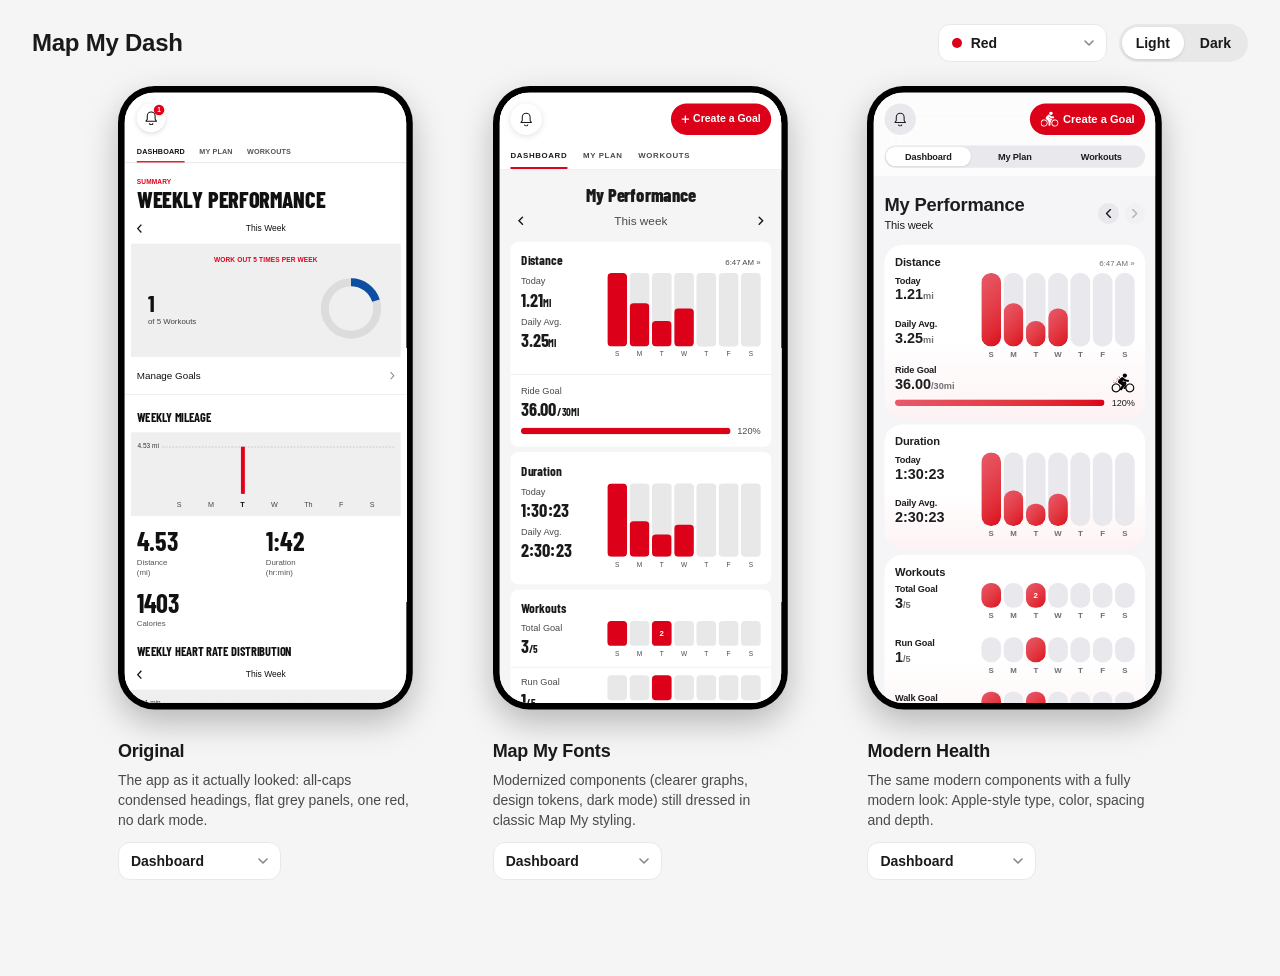
==== commit cbb4b8a2: "Add files via upload" ====
--- a/index.html
+++ b/index.html
@@ -122,6 +122,7 @@
       ['goal-measure', 'Goal 2 · Measure'],
       ['goal-steps', 'Goal 3 · Step goal'],
       ['goal-start', 'Goal 4 · Start week'],
+      ['goal-detail', 'Weekly step goal'],
     ];
     // The original phone shows screenshots of the app as it actually looked
     const CURRENT_SCREENS = [
--- a/tokens.css
+++ b/tokens.css
@@ -169,6 +169,9 @@
 
   --radius: 28px;
   --card-pad: 16px;
+  /* Pill rows need more inset than square ones so text clears the curve */
+  --sheet-pad: 20px;
+  --option-pad: 24px;
   --sec-join: 0px;
   --sec-join-above: 6px;
   --bar-radius: 999px;
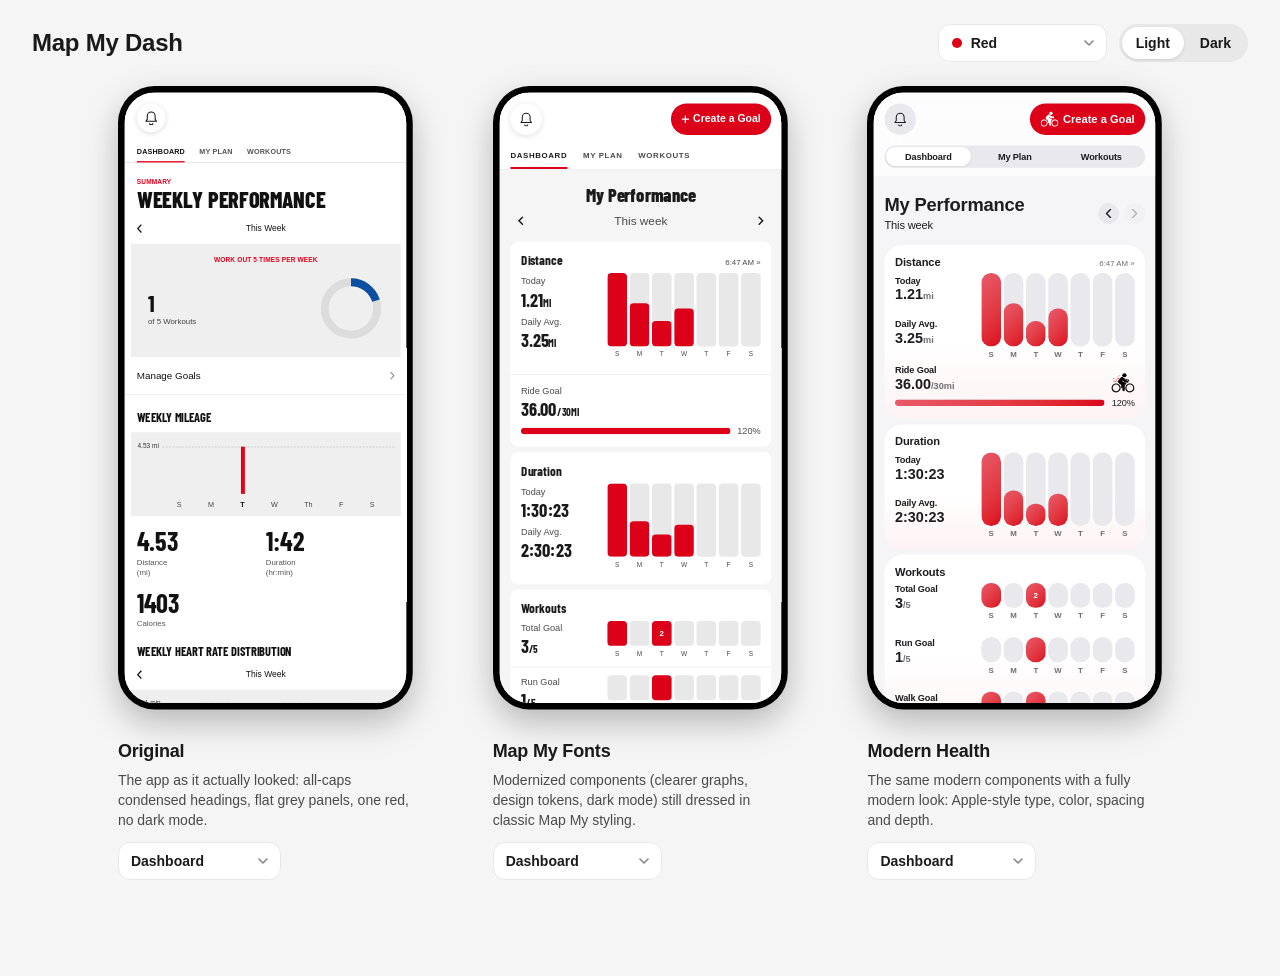
==== commit 50f947a0: "Add files via upload" ====
--- a/index.html
+++ b/index.html
@@ -5,105 +5,9 @@
 <meta name="viewport" content="width=device-width, initial-scale=1">
 <title>Map My Dash Compare</title>
 <link rel="stylesheet" href="tokens.css">
-<style>
-  * { box-sizing: border-box; margin: 0; padding: 0; }
-  body {
-    font: var(--type-base);
-    color: var(--foreground);
-    background: var(--background);
-    -webkit-font-smoothing: antialiased;
-    min-height: 100vh;
-  }
-  header {
-    display: flex;
-    justify-content: space-between;
-    align-items: center;
-    gap: 16px;
-    padding: 24px 32px 0;
-  }
-  header h1 { font: 700 var(--type-2xl); letter-spacing: -.01em; }
-  .controls { display: flex; align-items: center; gap: 12px; }
-
-  /* Flavor dropdown, with the current flavor's color as a dot */
-  .pick { position: relative; display: flex; align-items: center; }
-  .pick i { position: absolute; left: 14px; width: 10px; height: 10px; border-radius: 50%; background: var(--dot); pointer-events: none; }
-  .controls select, .slot select {
-    font: 600 var(--type-sm);
-    color: var(--card-foreground);
-    background: var(--card);
-    border: 1px solid var(--border);
-    border-radius: var(--radius);
-    padding: 8px 30px 8px 12px;
-    appearance: none;
-    -webkit-appearance: none;
-    background-image: url("data:image/svg+xml,%3Csvg xmlns='http://www.w3.org/2000/svg' width='10' height='6' viewBox='0 0 10 6'%3E%3Cpath d='m1 1 4 4 4-4' fill='none' stroke='%23888' stroke-width='1.6' stroke-linecap='round' stroke-linejoin='round'/%3E%3C/svg%3E");
-    background-repeat: no-repeat;
-    background-position: right 12px center;
-    cursor: pointer;
-  }
-  .pick select { padding-left: 32px; }
-
-  /* Light / dark segmented control */
-  .seg { display: flex; gap: 2px; padding: 3px; background: var(--secondary); border-radius: 999px; }
-  .seg button {
-    border: 0;
-    background: none;
-    color: var(--foreground);
-    font: 600 var(--type-sm);
-    padding: 6px 14px;
-    border-radius: 999px;
-    cursor: pointer;
-  }
-  .seg button[aria-checked="true"] { background: var(--card); box-shadow: 0 1px 3px rgba(0,0,0,.12); }
-  .seg button:focus-visible, .controls select:focus-visible { outline: 2px solid var(--accent); outline-offset: 2px; }
-
-  :root { --phone-gap: 80px; }
-  .stage {
-    display: flex;
-    justify-content: center;
-    align-items: flex-start;
-    flex-wrap: wrap;
-    gap: var(--phone-gap);
-    /* Bottom room so the phone shadows aren't cut off at the end of the page */
-    padding: 24px 16px 96px;
-  }
-  .slot { display: flex; flex-direction: column; align-items: center; gap: 28px; }
-  /* Name, screen picker and description sit under each phone */
-  .slot-meta { width: calc(450px * var(--s, 1)); }
-  .slot h2 { font: 600 var(--type-lg); letter-spacing: -.01em; white-space: nowrap; }
-  .slot p { font: var(--type-sm); color: var(--muted-foreground); margin-top: 6px; }
-  .slot-meta select { margin-top: 12px; }
-  /* Phone frame is laid out at device size, then scaled to fit */
-  .device {
-    width: calc(450px * var(--s, 1));
-    height: calc(952px * var(--s, 1));
-  }
-  .bezel {
-    width: 450px;
-    height: 952px;
-    padding: 10px;
-    border-radius: 56px;
-    background: var(--n-1000);
-    box-shadow: 0 0 0 1px var(--bezel-ring, transparent), 0 20px 50px rgba(0,0,0,.25);
-    transform: scale(var(--s, 1));
-    transform-origin: top left;
-  }
-  .bezel iframe {
-    display: block;
-    width: 430px;
-    height: 932px;
-    border: 0;
-    border-radius: 46px;
-    background: var(--background);
-  }
-  /* Black bezels vanish on the dark page; a thin ring keeps the phone edge visible */
-  :root[data-scheme="dark"] { --bezel-ring: var(--n-700); }
-  @media (max-width: 640px) {
-    header { padding: 20px 16px 0; flex-direction: column; align-items: flex-start; gap: 12px; }
-  }
-</style>
+<link rel="stylesheet" href="compare.css">
 </head>
-<body>
+<body data-set="all">
 <header>
   <h1>Map My Dash</h1>
   <div class="controls">
@@ -112,164 +16,6 @@
   </div>
 </header>
 <main class="stage" id="stage"></main>
-
-<script>
-  (() => {
-    // Only these files can load in a frame; anything else in the URL is ignored
-    const SCREENS = [
-      ['dashboard', 'Dashboard'],
-      ['goal-type', 'Goal 1 · Type'],
-      ['goal-measure', 'Goal 2 · Measure'],
-      ['goal-steps', 'Goal 3 · Step goal'],
-      ['goal-start', 'Goal 4 · Start week'],
-      ['goal-detail', 'Weekly step goal'],
-    ];
-    // The original phone shows screenshots of the app as it actually looked
-    const CURRENT_SCREENS = [
-      ['dashboard', 'Dashboard'],
-      ['goals-intro', 'Goals intro'],
-      ['create-goal', 'Create goal'],
-      ['weekly-goals', "This week's goals"],
-    ];
-    // One phone per approach; theme names must match theme.js. The original is static screenshots.
-    const STYLES = [
-      { original: true, screens: CURRENT_SCREENS, name: 'Original', about: 'The app as it actually looked: all-caps condensed headings, flat grey panels, one red, no dark mode.' },
-      { theme: 'mapmy', name: 'Map My Fonts', about: 'Modernized components (clearer graphs, design tokens, dark mode) still dressed in classic Map My styling.' },
-      { theme: 'health', name: 'Modern Health', about: 'The same modern components with a fully modern look: Apple-style type, color, spacing and depth.' },
-    ];
-    // Map My flavors from the Figma "Themes" table; ids must match theme.js, colors match tokens.css
-    const FLAVORS = [
-      { id: 'run', name: 'Map My Run', color: '#019DEA' },
-      { id: 'fitness', name: 'Map My Fitness', color: '#0D4C8B' },
-      { id: 'ride', name: 'Map My Ride', color: '#FF1700' },
-      { id: 'walk', name: 'Map My Walk', color: '#C314B6' },
-      { id: 'mvp', name: 'MVP', color: '#FF5900' },
-      { id: 'red', name: 'Red', color: '#DC0019' },
-    ];
-    const SCHEMES = [['light', 'Light'], ['dark', 'Dark']];
-
-    // URL state: #flavor=run&scheme=dark&screens=index,goal-type
-    const params = new URLSearchParams(location.hash.slice(1));
-    let flavor = FLAVORS.find((f) => f.id === params.get('flavor')) || FLAVORS.find((f) => f.id === 'red');
-    let scheme = SCHEMES.some(([id]) => id === params.get('scheme')) ? params.get('scheme') : 'light';
-    const screensFor = (i) => STYLES[i].screens || SCREENS;
-    const allowedFor = (i) => new Set(screensFor(i).map(([id]) => id));
-    const fromHash = (params.get('screens') || '').split(',');
-    // Each phone starts on its dashboard unless the URL names an allowed screen for that phone
-    const picks = STYLES.map((_, i) => (allowedFor(i).has(fromHash[i]) ? fromHash[i] : screensFor(i)[0][0]));
-
-    const srcFor = (id, i) => {
-      if (STYLES[i].original) return `original.html?screen=${id}`;
-      const q = new URLSearchParams({ flavor: flavor.id, scheme, theme: STYLES[i].theme });
-      return `${id}.html?${q}`;
-    };
-    const frames = [];
-    const reloadFrames = () => frames.forEach((frame, i) => { frame.src = srcFor(picks[i], i); });
-    const save = () => {
-      const q = new URLSearchParams({ flavor: flavor.id, scheme, screens: picks.join(',') });
-      history.replaceState(null, '', `#${q.toString().replace(/%2C/g, ',')}`);
-    };
-
-    // Flavor dropdown
-    const flavorSelect = document.getElementById('flavor');
-    const flavorDot = document.getElementById('flavor-dot');
-    for (const f of FLAVORS) {
-      const opt = document.createElement('option');
-      opt.value = f.id;
-      opt.textContent = f.name;
-      flavorSelect.append(opt);
-    }
-    flavorSelect.value = flavor.id;
-    flavorDot.style.setProperty('--dot', flavor.color);
-    flavorSelect.addEventListener('change', () => {
-      const next = FLAVORS.find((f) => f.id === flavorSelect.value);
-      if (!next) return;
-      flavor = next;
-      flavorDot.style.setProperty('--dot', flavor.color);
-      reloadFrames();
-      save();
-    });
-
-    // Light / dark: applies to this page and every phone
-    const schemeGroup = document.getElementById('scheme');
-    document.documentElement.dataset.scheme = scheme;
-    const schemeButtons = SCHEMES.map(([id, label]) => {
-      const btn = document.createElement('button');
-      btn.type = 'button';
-      btn.setAttribute('role', 'radio');
-      btn.textContent = label;
-      btn.setAttribute('aria-checked', String(id === scheme));
-      btn.addEventListener('click', () => {
-        scheme = id;
-        document.documentElement.dataset.scheme = scheme;
-        schemeButtons.forEach((b, j) => b.setAttribute('aria-checked', String(SCHEMES[j][0] === scheme)));
-        reloadFrames();
-        save();
-      });
-      schemeGroup.append(btn);
-      return btn;
-    });
-
-    const stage = document.getElementById('stage');
-    picks.forEach((id, i) => {
-      const slot = document.createElement('section');
-      slot.className = 'slot';
-
-      const heading = document.createElement('h2');
-      heading.textContent = STYLES[i].name;
-      const about = document.createElement('p');
-      about.textContent = STYLES[i].about;
-
-      const select = document.createElement('select');
-      select.setAttribute('aria-label', `${STYLES[i].name} screen`);
-      for (const [value, label] of screensFor(i)) {
-        const opt = document.createElement('option');
-        opt.value = value;
-        opt.textContent = label;
-        select.append(opt);
-      }
-      select.value = id;
-
-      const device = document.createElement('div');
-      device.className = 'device';
-      const bezel = document.createElement('div');
-      bezel.className = 'bezel';
-      const frame = document.createElement('iframe');
-      frame.title = STYLES[i].name;
-      frame.src = srcFor(id, i);
-      frames.push(frame);
-      bezel.append(frame);
-      device.append(bezel);
-
-      select.addEventListener('change', () => {
-        if (!allowedFor(i).has(select.value)) return;
-        picks[i] = select.value;
-        frame.src = srcFor(select.value, i);
-        save();
-      });
-
-      const meta = document.createElement('div');
-      meta.className = 'slot-meta';
-      meta.append(heading, about, select);
-      slot.append(device, meta);
-      stage.append(slot);
-    });
-
-    // Fit all phones across on desktop (one per row on narrow screens),
-    // leaving room under them for the name and description
-    const META_ROOM = 190;
-    const fit = () => {
-      const cols = window.innerWidth >= 1000 ? STYLES.length : 1;
-      const top = document.querySelector('.device').getBoundingClientRect().top + window.scrollY;
-      const gap = parseFloat(getComputedStyle(document.documentElement).getPropertyValue('--phone-gap'));
-      const byWidth = (window.innerWidth - 32 - gap * (cols - 1)) / (450 * cols);
-      const byHeight = (window.innerHeight - top - META_ROOM) / 952;
-      const s = Math.max(0.3, Math.min(1, byWidth, cols > 1 ? byHeight : 1));
-      document.documentElement.style.setProperty('--s', s.toFixed(3));
-    };
-    window.addEventListener('resize', fit);
-    fit();
-  })();
-</script>
+<script src="compare.js"></script>
 </body>
 </html>
--- a/tokens.css
+++ b/tokens.css
@@ -113,6 +113,15 @@
   --weight-number: 700;
   --tracking-number: 0;
 }
+
+/* Scoped version of Map My Fonts: no flat black. Filled controls (Continue, selected options) use
+   n-900 #1A1A1A, the same near-black as the text; in dark they stay white with #1A1A1A text. */
+/* Numbers in Barlow Condensed SemiBold rather than Bold */
+:root[data-theme="mapmy"][data-version="scoped"] { --primary: var(--n-900); --weight-number: 600; }
+@media (prefers-color-scheme: dark) {
+  :root[data-theme="mapmy"][data-version="scoped"]:not([data-scheme="light"]) { --primary: var(--n-0); --primary-foreground: var(--n-900); }
+}
+:root[data-theme="mapmy"][data-version="scoped"][data-scheme="dark"] { --primary: var(--n-0); --primary-foreground: var(--n-900); }
 
 /* Variant: Modern Health. Modeled on apple.com/health at phone width: one family, one weight (600),
    14px copy, near-black labels with grey kept for units and metadata, no borders or shadows,
--- a/compare.css
+++ b/compare.css
@@ -0,0 +1,98 @@
+/* Compare page: phones side by side, shared by index.html and scoped.html */
+* { box-sizing: border-box; margin: 0; padding: 0; }
+body {
+  font: var(--type-base);
+  color: var(--foreground);
+  background: var(--background);
+  -webkit-font-smoothing: antialiased;
+  -moz-osx-font-smoothing: grayscale;
+  text-rendering: optimizeLegibility;
+  min-height: 100vh;
+}
+header {
+  display: flex;
+  justify-content: space-between;
+  align-items: center;
+  gap: 16px;
+  padding: 24px 32px 0;
+}
+header h1 { font: 700 var(--type-2xl); letter-spacing: -.01em; }
+.controls { display: flex; align-items: center; gap: 12px; }
+
+/* Flavor dropdown, with the current flavor's color as a dot */
+.pick { position: relative; display: flex; align-items: center; }
+.pick i { position: absolute; left: 14px; width: 10px; height: 10px; border-radius: 50%; background: var(--dot); pointer-events: none; }
+.controls select, .slot select {
+  font: 600 var(--type-sm);
+  color: var(--card-foreground);
+  background: var(--card);
+  border: 1px solid var(--border);
+  border-radius: var(--radius);
+  padding: 8px 30px 8px 12px;
+  appearance: none;
+  -webkit-appearance: none;
+  background-image: url("data:image/svg+xml,%3Csvg xmlns='http://www.w3.org/2000/svg' width='10' height='6' viewBox='0 0 10 6'%3E%3Cpath d='m1 1 4 4 4-4' fill='none' stroke='%23888' stroke-width='1.6' stroke-linecap='round' stroke-linejoin='round'/%3E%3C/svg%3E");
+  background-repeat: no-repeat;
+  background-position: right 12px center;
+  cursor: pointer;
+}
+.pick select { padding-left: 32px; }
+
+/* Light / dark segmented control */
+.seg { display: flex; gap: 2px; padding: 3px; background: var(--secondary); border-radius: 999px; }
+.seg button {
+  border: 0;
+  background: none;
+  color: var(--foreground);
+  font: 600 var(--type-sm);
+  padding: 6px 14px;
+  border-radius: 999px;
+  cursor: pointer;
+}
+.seg button[aria-checked="true"] { background: var(--card); box-shadow: 0 1px 3px rgba(0,0,0,.12); }
+.seg button:focus-visible, .controls select:focus-visible { outline: 2px solid var(--accent); outline-offset: 2px; }
+
+:root { --phone-gap: 80px; }
+.stage {
+  display: flex;
+  justify-content: center;
+  align-items: flex-start;
+  flex-wrap: wrap;
+  gap: var(--phone-gap);
+  /* Bottom room so the phone shadows aren't cut off at the end of the page */
+  padding: 24px 16px 96px;
+}
+.slot { display: flex; flex-direction: column; align-items: center; gap: 28px; }
+/* Name, screen picker and description sit under each phone */
+.slot-meta { width: calc(450px * var(--s, 1)); }
+.slot h2 { font: 600 var(--type-lg); letter-spacing: -.01em; white-space: nowrap; }
+.slot p { font: var(--type-sm); color: var(--muted-foreground); margin-top: 6px; }
+.slot-meta select { margin-top: 12px; }
+/* Phone frame is laid out at device size, then scaled to fit */
+.device {
+  width: calc(450px * var(--s, 1));
+  height: calc(952px * var(--s, 1));
+}
+.bezel {
+  width: 450px;
+  height: 952px;
+  padding: 10px;
+  border-radius: 56px;
+  background: var(--n-1000);
+  box-shadow: 0 0 0 1px var(--bezel-ring, transparent), 0 20px 50px rgba(0,0,0,.25);
+  transform: scale(var(--s, 1));
+  transform-origin: top left;
+}
+.bezel iframe {
+  display: block;
+  width: 430px;
+  height: 932px;
+  border: 0;
+  border-radius: 46px;
+  background: var(--background);
+}
+/* Black bezels vanish on the dark page; a thin ring keeps the phone edge visible */
+:root[data-scheme="dark"] { --bezel-ring: var(--n-700); }
+@media (max-width: 640px) {
+  header { padding: 20px 16px 0; flex-direction: column; align-items: flex-start; gap: 12px; }
+}
